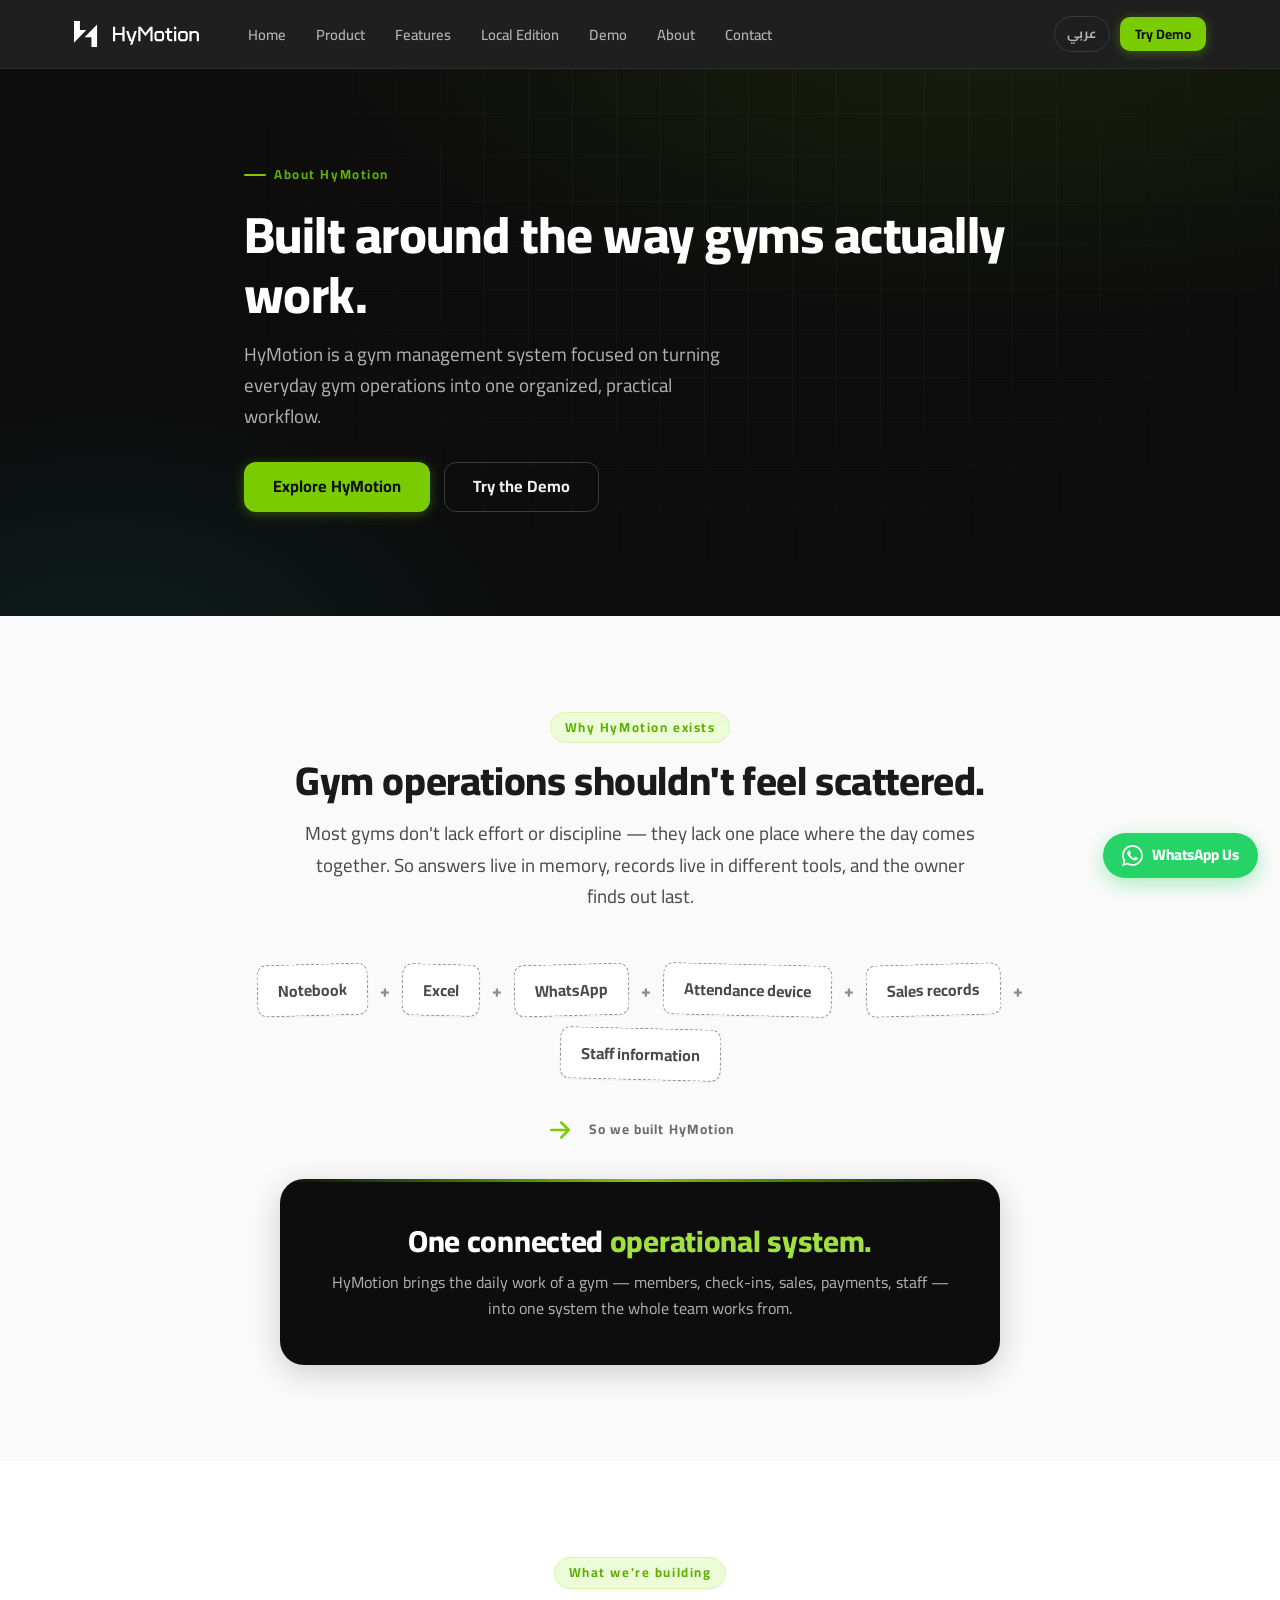
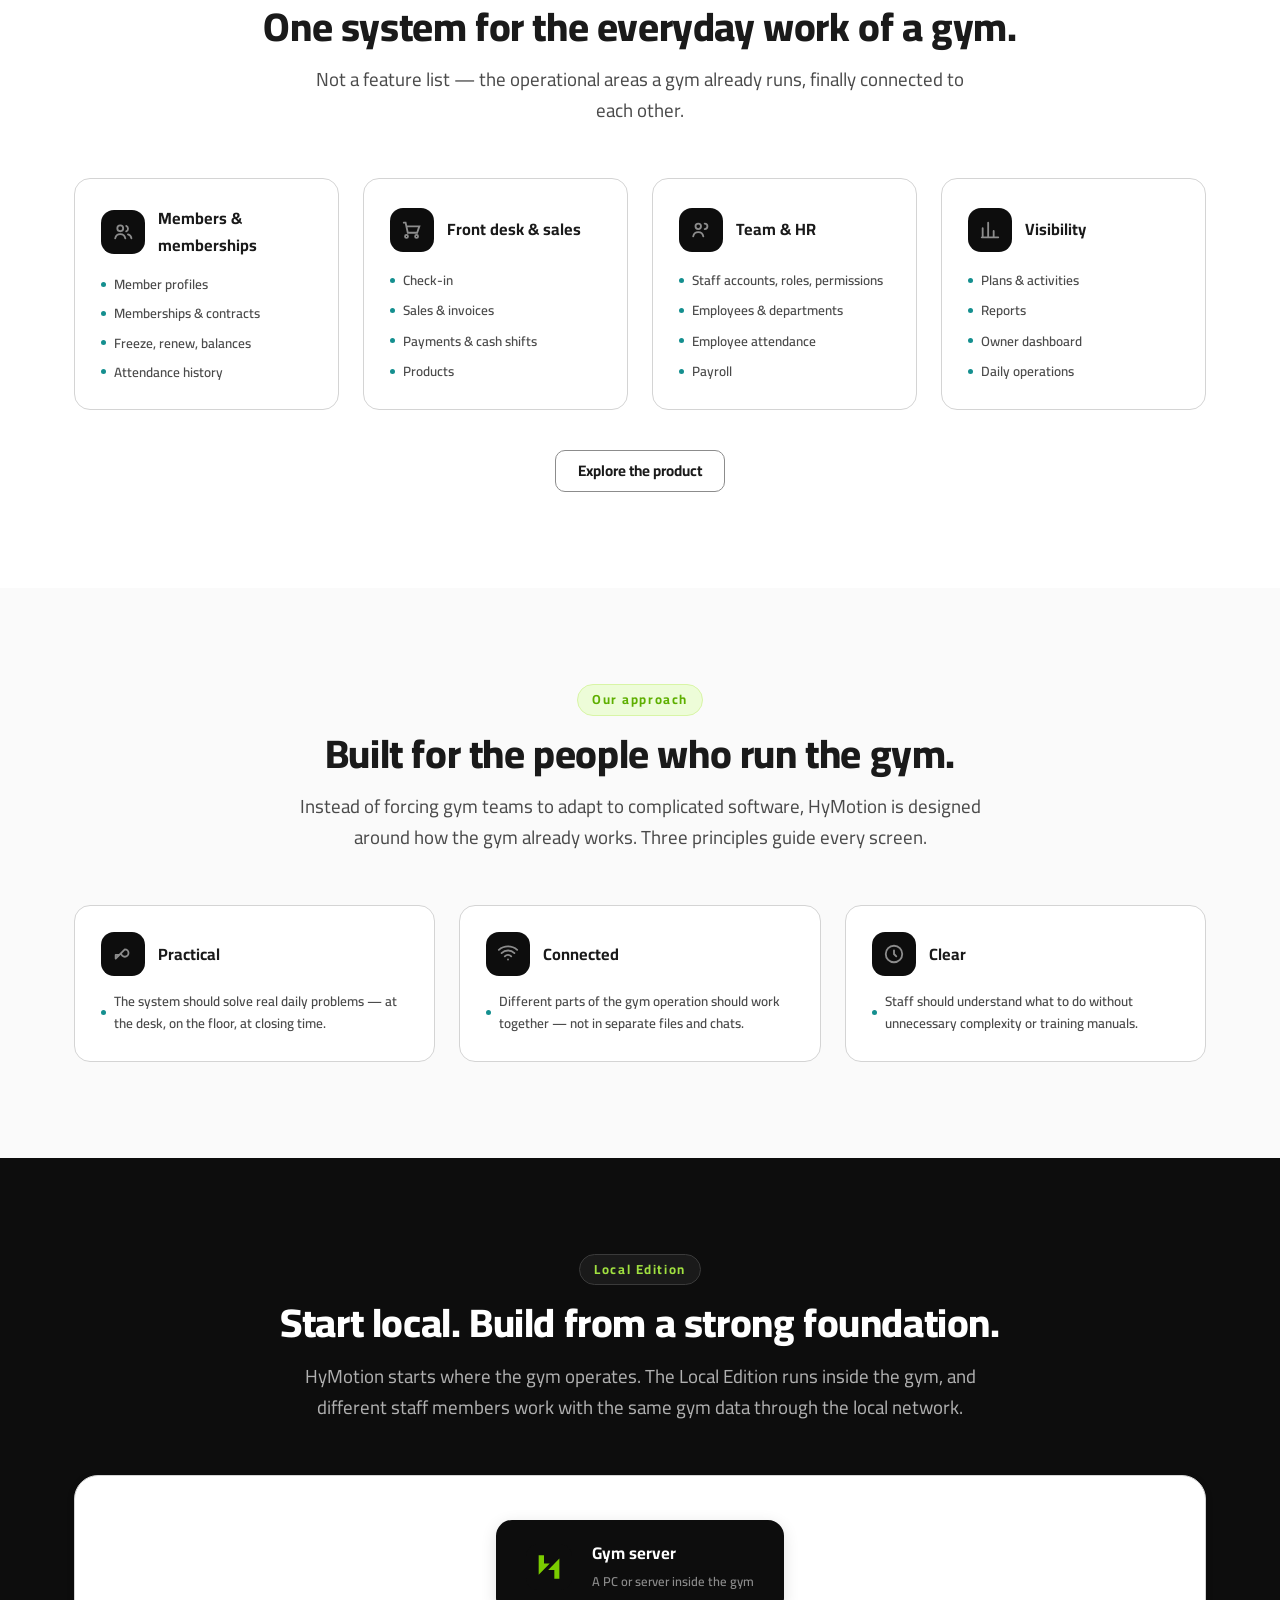
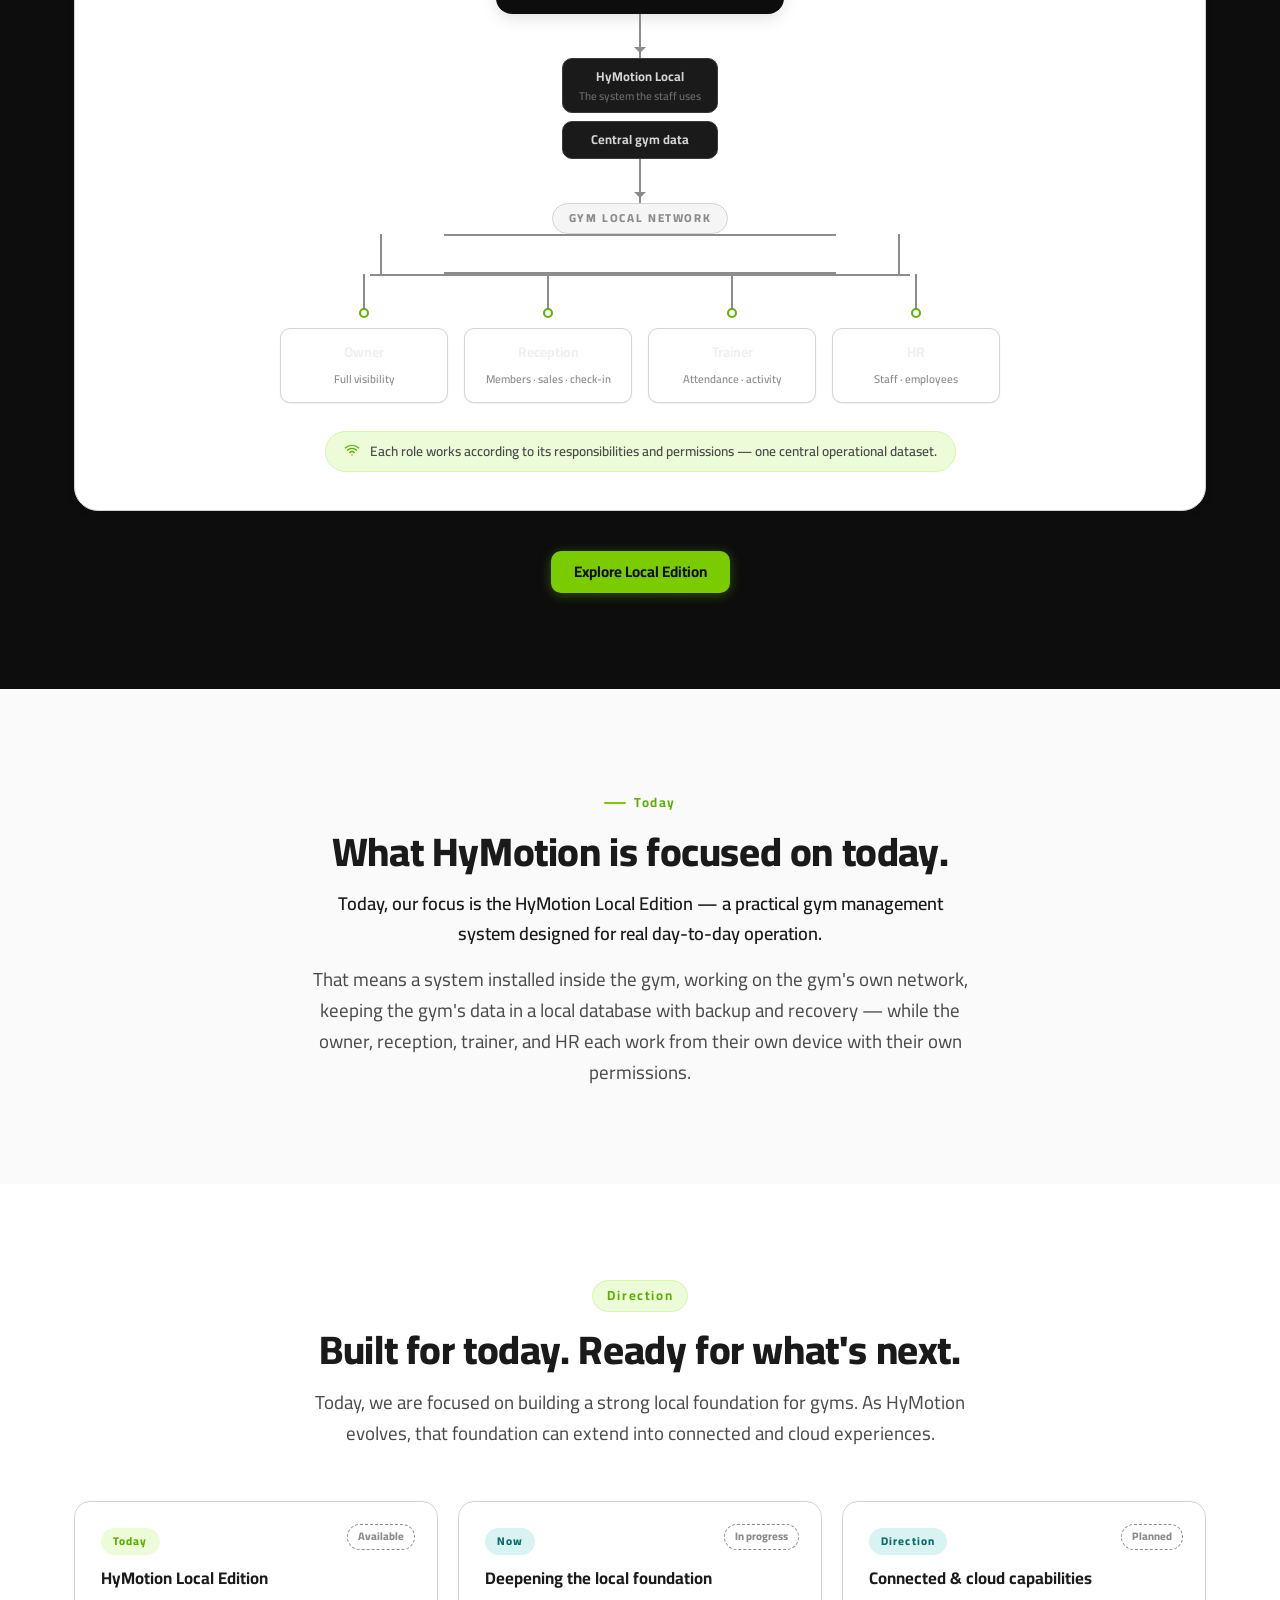
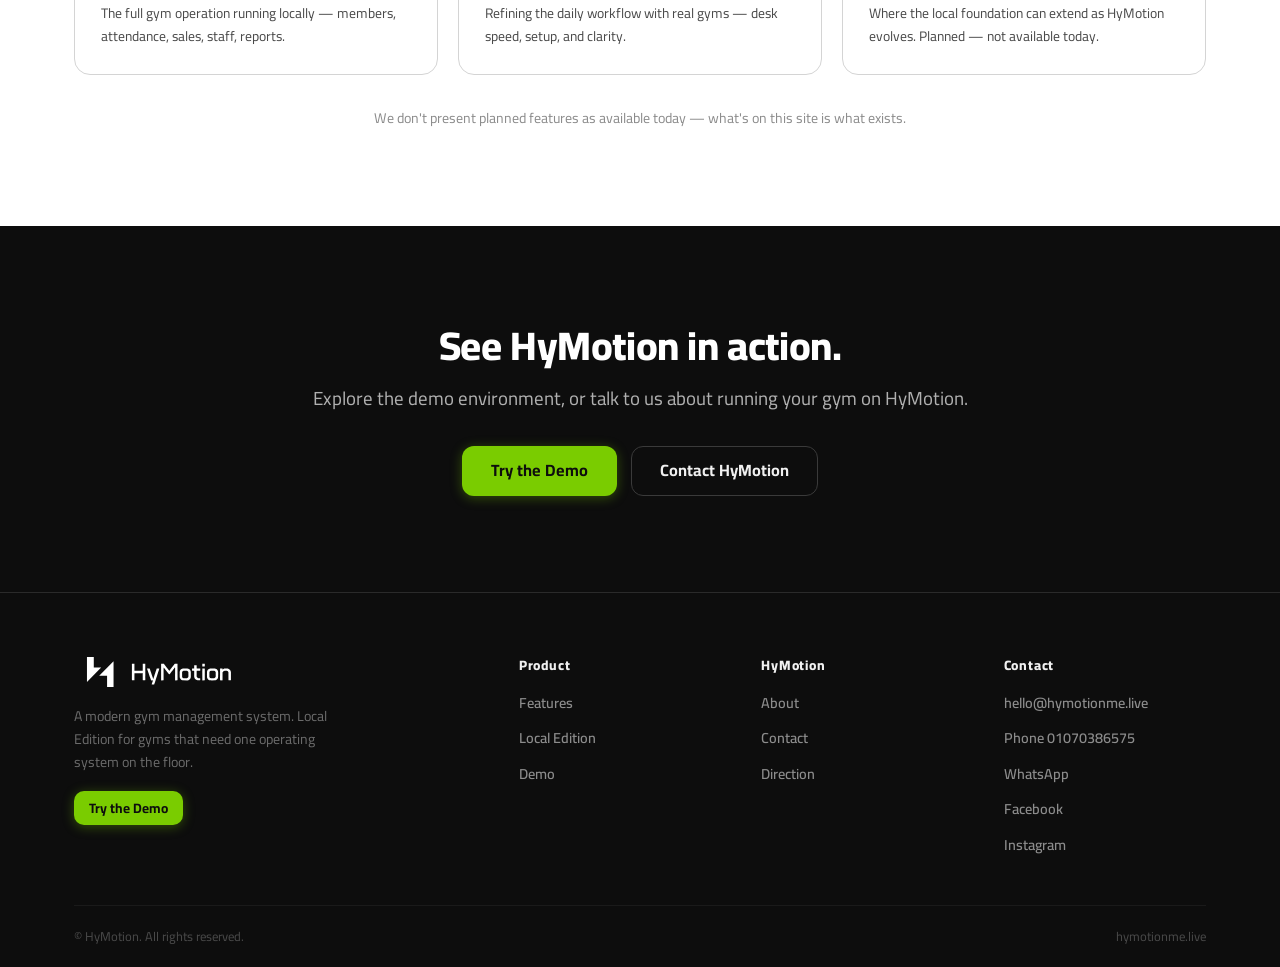
==== about/index.html @ 0c93bf58 "first commit" ====
<!DOCTYPE html>
<html lang="en" dir="ltr">
<head>
  <meta charset="UTF-8">
  <meta name="viewport" content="width=device-width, initial-scale=1">
  <title>About | HyMotion</title>
  <meta name="description" content="HyMotion is built around a simple idea: gym owners should spend their time running their gyms — not managing scattered records and disconnected tools.">
  <meta name="theme-color" content="#0D0D0D">
  <meta property="og:title" content="About | HyMotion">
  <meta property="og:description" content="HyMotion is built around a simple idea: gym owners should spend their time running their gyms — not managing scattered records and disconnected tools.">
  <meta property="og:type" content="website">
  <meta property="og:url" content="https://hymotionme.live/about/">
  <meta property="og:site_name" content="HyMotion">
  <meta property="og:image" content="https://hymotionme.live/og-image.png">
  <meta property="og:image:width" content="1200">
  <meta property="og:image:height" content="630">
  <meta name="twitter:card" content="summary_large_image">
  <meta name="twitter:title" content="About | HyMotion">
  <meta name="twitter:description" content="HyMotion is built around a simple idea: gym owners should spend their time running their gyms — not managing scattered records and disconnected tools.">
  <meta name="twitter:image" content="https://hymotionme.live/og-image.png">
  <link rel="icon" href="/favicon.svg" type="image/svg+xml">
  <link rel="icon" href="/favicon.ico" sizes="32x32">
  <link rel="canonical" href="https://hymotionme.live/about/">
  <link rel="preload" href="/fonts/cairo/SLXVc1nY6HkvangtZmpQdkhzfH5lkSscQyyS4J0.woff2" as="font" type="font/woff2" crossorigin>
  <link rel="preload" href="/fonts/cairo/SLXVc1nY6HkvangtZmpQdkhzfH5lkSscRiyS.woff2" as="font" type="font/woff2" crossorigin>
  <link rel="stylesheet" href="/fonts/cairo.css">
  <link rel="stylesheet" href="/css/site.css">
</head>
<body>

  <header class="Navbar">
    <div class="Navbar-inner">
      <a class="Brand" href="/">
        <img src="/brand/logo-lockup-white.svg" alt="HyMotion — gym management system" width="168" height="30">
      </a>
      <ul class="Navbar-links">
        <li><a href="/" data-en="Home" data-ar="الرئيسية">Home</a></li>
        <li><a href="/product/" data-en="Product" data-ar="المنتج">Product</a></li>
        <li><a href="/product/#modules" data-en="Features" data-ar="الميزات">Features</a></li>
        <li><a href="/local/" data-en="Local Edition" data-ar="النسخة المحلية">Local Edition</a></li>
        <li><a href="/demo/" data-en="Demo" data-ar="تجربة">Demo</a></li>
        <li><a href="/about/" data-en="About" data-ar="عنّا">About</a></li>
        <li><a href="/contact/" data-en="Contact" data-ar="تواصل">Contact</a></li>
      </ul>
      <div class="Navbar-actions">
        <button class="lang-toggle" type="button" data-lang-chip aria-label="Switch language">عربي</button>
        <a class="btn btn-primary btn-sm" href="/demo/" data-en="Try Demo" data-ar="جرّب التجربة">Try Demo</a>
        <button class="menu-btn" id="menuBtn" type="button" aria-expanded="false" data-en-aria="Open menu" data-ar-aria="فتح القائمة" aria-label="Open menu">☰</button>
      </div>
    </div>
  </header>
  <nav class="NavDrawer" id="navDrawer" aria-label="Mobile">
    <a href="/" data-en="Home" data-ar="الرئيسية">Home</a>
    <a href="/product/" data-en="Product" data-ar="المنتج">Product</a>
    <a href="/product/#modules" data-en="Features" data-ar="الميزات">Features</a>
    <a href="/local/" data-en="Local Edition" data-ar="النسخة المحلية">Local Edition</a>
    <a href="/demo/" data-en="Demo" data-ar="تجربة">Demo</a>
    <a href="/about/" data-en="About" data-ar="عنّا">About</a>
    <a href="/contact/" data-en="Contact" data-ar="تواصل">Contact</a>
    <a class="btn btn-primary" href="/demo/" data-en="Try Demo" data-ar="جرّب التجربة">Try Demo</a>
  </nav>

  <main>

    <!-- ══ 1 · HERO — why HyMotion exists ═══════════════ -->
    <section class="hero">
      <div class="wrap" style="max-width:840px">
        <p class="eyebrow" data-en="About HyMotion" data-ar="عن HyMotion">About HyMotion</p>
        <h1 style="font-size:clamp(2rem,4.4vw,3.2rem)" data-en="Built around the way gyms actually work." data-ar="مبني حول طريقة شغل الجيمات الحقيقية.">Built around the way gyms actually work.</h1>
        <p class="lede" data-en="HyMotion is a gym management system focused on turning everyday gym operations into one organized, practical workflow." data-ar="HyMotion نظام إدارة جيمات، هدفه يحوّل الشغل اليومي للجيم لمنظومة واحدة منظمة وعملية.">HyMotion is a gym management system focused on turning everyday gym operations into one organized, practical workflow.</p>
        <div class="Hero-ctas">
          <a class="btn btn-primary btn-lg" href="/product/" data-en="Explore HyMotion" data-ar="استكشف HyMotion">Explore HyMotion</a>
          <a class="btn btn-ghost btn-lg" href="/demo/" data-en="Try the Demo" data-ar="جرّب التجربة">Try the Demo</a>
        </div>
      </div>
    </section>

    <!-- ══ 2 · WHY — the problem ════════════════════════ -->
    <section class="section" id="why">
      <div class="wrap">
        <header class="SectionHeader center reveal">
          <p class="eyebrow" data-en="Why HyMotion exists" data-ar="ليه HyMotion موجود">Why HyMotion exists</p>
          <h2 data-en="Gym operations shouldn't feel scattered." data-ar="شغل الجيم مش المفروض يبقى متفرّق.">Gym operations shouldn't feel scattered.</h2>
          <p class="lede" data-en="Most gyms don't lack effort or discipline — they lack one place where the day comes together. So answers live in memory, records live in different tools, and the owner finds out last." data-ar="أغلب الجيمات مش ناقصها مجهود ولا انضباط — ناقصها مكان واحد يجمع اليوم كله. عشان كده الإجابات بتبقى في الذاكرة، والسجلات متوزعة على أدوات مختلفة، وصاحب الجيم آخر واحد يعرف.">Most gyms don't lack effort or discipline — they lack one place where the day comes together. So answers live in memory, records live in different tools, and the owner finds out last.</p>
        </header>
        <div class="problem-stage">
          <div class="problem-chain reveal">
            <span class="frag" data-en="Notebook" data-ar="دفتر">Notebook</span><span class="frag-plus">+</span>
            <span class="frag">Excel</span><span class="frag-plus">+</span>
            <span class="frag">WhatsApp</span><span class="frag-plus">+</span>
            <span class="frag" data-en="Attendance device" data-ar="جهاز بصمة">Attendance device</span><span class="frag-plus">+</span>
            <span class="frag" data-en="Sales records" data-ar="سجلات مبيعات">Sales records</span><span class="frag-plus">+</span>
            <span class="frag" data-en="Staff information" data-ar="بيانات الفريق">Staff information</span>
          </div>
          <div class="problem-arrow reveal reveal-d1">
            <svg viewBox="0 0 24 24" fill="none" stroke="currentColor" stroke-width="2" stroke-linecap="round" stroke-linejoin="round"><path d="M5 12h14M13 6l6 6-6 6"/></svg>
            <span data-en="So we built HyMotion" data-ar="عشان كده بنينا HyMotion">So we built HyMotion</span>
          </div>
          <div class="one-system reveal reveal-d2">
            <h3><span data-en="One connected" data-ar="نظام تشغيل واحد">One connected</span> <span class="accent" data-en="operational system." data-ar="مترابط.">operational system.</span></h3>
            <p data-en="HyMotion brings the daily work of a gym — members, check-ins, sales, payments, staff — into one system the whole team works from." data-ar="HyMotion بيجمع الشغل اليومي للجيم — أعضاء وحضور ومبيعات ومدفوعات وفريق — في نظام واحد الشغل كله منه.">HyMotion brings the daily work of a gym — members, check-ins, sales, payments, staff — into one system the whole team works from.</p>
          </div>
        </div>
      </div>
    </section>

    <!-- ══ 3 · WHAT WE'RE BUILDING ══════════════════════ -->
    <section class="section section-soft" id="building">
      <div class="wrap">
        <header class="SectionHeader center reveal">
          <p class="eyebrow" data-en="What we're building" data-ar="إحنا بنبني إيه">What we're building</p>
          <h2 data-en="One system for the everyday work of a gym." data-ar="نظام واحد لشغل الجيم اليومي.">One system for the everyday work of a gym.</h2>
          <p class="lede" data-en="Not a feature list — the operational areas a gym already runs, finally connected to each other." data-ar="مش قائمة ميزات — دي مجالات التشغيل اللي الجيم شغّال بيها فعلاً، ومتوصّلة ببعض أخيراً.">Not a feature list — the operational areas a gym already runs, finally connected to each other.</p>
        </header>
        <div class="grid grid-4">
          <article class="role-card reveal">
            <div class="head">
              <span class="badge"><svg width="22" height="22" viewBox="0 0 24 24" fill="none" stroke="currentColor" stroke-width="2" stroke-linecap="round"><circle cx="9" cy="8" r="3.2"/><path d="M3.5 19c.6-3 2.8-4.6 5.5-4.6s4.9 1.6 5.5 4.6M15.5 5.4a3.2 3.2 0 0 1 0 5.9M17.4 14.7c2 .5 3.3 1.9 3.8 4.1"/></svg></span>
              <div><b data-en="Members &amp; memberships" data-ar="الأعضاء والعضويات">Members &amp; memberships</b></div>
            </div>
            <ul>
              <li data-en="Member profiles" data-ar="ملفات الأعضاء">Member profiles</li>
              <li data-en="Memberships &amp; contracts" data-ar="العضويات والعقود">Memberships &amp; contracts</li>
              <li data-en="Freeze, renew, balances" data-ar="تجميد وتجديد وأرصدة">Freeze, renew, balances</li>
              <li data-en="Attendance history" data-ar="سجل الحضور">Attendance history</li>
            </ul>
          </article>
          <article class="role-card reveal reveal-d1">
            <div class="head">
              <span class="badge"><svg width="22" height="22" viewBox="0 0 24 24" fill="none" stroke="currentColor" stroke-width="2" stroke-linecap="round"><circle cx="6" cy="19" r="1.6"/><circle cx="17" cy="19" r="1.6"/><path d="M3 4h2l2.4 11h10.2L20 8H6"/></svg></span>
              <div><b data-en="Front desk &amp; sales" data-ar="مكتب الاستقبال والمبيعات">Front desk &amp; sales</b></div>
            </div>
            <ul>
              <li data-en="Check-in" data-ar="تسجيل الحضور">Check-in</li>
              <li data-en="Sales &amp; invoices" data-ar="المبيعات والفواتير">Sales &amp; invoices</li>
              <li data-en="Payments &amp; cash shifts" data-ar="المدفوعات وورديات الصندوق">Payments &amp; cash shifts</li>
              <li data-en="Products" data-ar="المنتجات">Products</li>
            </ul>
          </article>
          <article class="role-card reveal reveal-d2">
            <div class="head">
              <span class="badge"><svg width="22" height="22" viewBox="0 0 24 24" fill="none" stroke="currentColor" stroke-width="2" stroke-linecap="round"><circle cx="9" cy="8" r="3"/><path d="M3.5 19c.6-3 2.8-4.6 5.5-4.6s4.9 1.6 5.5 4.6M16 5a3 3 0 0 1 0 6"/></svg></span>
              <div><b data-en="Team &amp; HR" data-ar="الفريق والموارد البشرية">Team &amp; HR</b></div>
            </div>
            <ul>
              <li data-en="Staff accounts, roles, permissions" data-ar="حسابات الفريق والأدوار والصلاحيات">Staff accounts, roles, permissions</li>
              <li data-en="Employees &amp; departments" data-ar="الموظفون والأقسام">Employees &amp; departments</li>
              <li data-en="Employee attendance" data-ar="حضور الموظفين">Employee attendance</li>
              <li data-en="Payroll" data-ar="الرواتب">Payroll</li>
            </ul>
          </article>
          <article class="role-card reveal reveal-d3">
            <div class="head">
              <span class="badge"><svg width="22" height="22" viewBox="0 0 24 24" fill="none" stroke="currentColor" stroke-width="2" stroke-linecap="round" stroke-linejoin="round"><path d="M4 20V10M10 20V4M16 20v-7M21 20H3"/></svg></span>
              <div><b data-en="Visibility" data-ar="الرؤية والإدارة">Visibility</b></div>
            </div>
            <ul>
              <li data-en="Plans &amp; activities" data-ar="الباقات والأنشطة">Plans &amp; activities</li>
              <li data-en="Reports" data-ar="التقارير">Reports</li>
              <li data-en="Owner dashboard" data-ar="لوحة المالك">Owner dashboard</li>
              <li data-en="Daily operations" data-ar="التشغيل اليومي">Daily operations</li>
            </ul>
          </article>
        </div>
        <p class="center reveal" style="margin-top:40px">
          <a class="btn btn-ghost" href="/product/" data-en="Explore the product" data-ar="استكشف المنتج">Explore the product</a>
        </p>
      </div>
    </section>

    <!-- ══ 4 · OUR APPROACH ═════════════════════════════ -->
    <section class="section" id="approach">
      <div class="wrap">
        <header class="SectionHeader center reveal">
          <p class="eyebrow" data-en="Our approach" data-ar="أسلوبنا">Our approach</p>
          <h2 data-en="Built for the people who run the gym." data-ar="مبني لناس اللي بتشغّل الجيم.">Built for the people who run the gym.</h2>
          <p class="lede" data-en="Instead of forcing gym teams to adapt to complicated software, HyMotion is designed around how the gym already works. Three principles guide every screen." data-ar="بدل ما نجبر فريق الجيم يتأقلم مع برنامج معقّد، HyMotion مصمم حول طريقة شغل الجيم الحالية. تلات مبادئ بتحكم كل شاشة.">Instead of forcing gym teams to adapt to complicated software, HyMotion is designed around how the gym already works. Three principles guide every screen.</p>
        </header>
        <div class="grid grid-3">
          <div class="role-card reveal">
            <div class="head">
              <span class="badge"><svg width="22" height="22" viewBox="0 0 24 24" fill="none" stroke="currentColor" stroke-width="2" stroke-linecap="round" stroke-linejoin="round"><path d="M14 7a4 4 0 1 1-4 4l-6 6V13h4l6-6Z"/></svg></span>
              <div><b data-en="Practical" data-ar="عملي">Practical</b></div>
            </div>
            <ul><li data-en="The system should solve real daily problems — at the desk, on the floor, at closing time." data-ar="النظام لازم يحل مشاكل يومية حقيقية — على المكتب، في الصالة، وقت الإقفال.">The system should solve real daily problems — at the desk, on the floor, at closing time.</li></ul>
          </div>
          <div class="role-card reveal reveal-d1">
            <div class="head">
              <span class="badge"><svg width="22" height="22" viewBox="0 0 24 24" fill="none" stroke="currentColor" stroke-width="2" stroke-linecap="round"><path d="M12 18h.01M8.5 14.5a5 5 0 0 1 7 0M5 11a10 10 0 0 1 14 0M2 7.5a15 15 0 0 1 20 0"/></svg></span>
              <div><b data-en="Connected" data-ar="مترابط">Connected</b></div>
            </div>
            <ul><li data-en="Different parts of the gym operation should work together — not in separate files and chats." data-ar="أجزاء التشغيل المختلفة لازم تشتغل مع بعض — مش في ملفات ومحادثات منفصلة.">Different parts of the gym operation should work together — not in separate files and chats.</li></ul>
          </div>
          <div class="role-card reveal reveal-d2">
            <div class="head">
              <span class="badge"><svg width="22" height="22" viewBox="0 0 24 24" fill="none" stroke="currentColor" stroke-width="2" stroke-linecap="round"><circle cx="12" cy="12" r="9"/><path d="M12 8v4l2.5 2.5"/></svg></span>
              <div><b data-en="Clear" data-ar="واضح">Clear</b></div>
            </div>
            <ul><li data-en="Staff should understand what to do without unnecessary complexity or training manuals." data-ar="الفريق يفهم المطلوب منه من غير تعقيد زايد ولا كتب تدريب.">Staff should understand what to do without unnecessary complexity or training manuals.</li></ul>
          </div>
        </div>
      </div>
    </section>

    <!-- ══ 5 · LOCAL EDITION ════════════════════════════ -->
    <section class="section section-dark" id="local">
      <div class="wrap">
        <header class="SectionHeader center reveal">
          <p class="eyebrow" data-en="Local Edition" data-ar="النسخة المحلية">Local Edition</p>
          <h2 data-en="Start local. Build from a strong foundation." data-ar="ابدأ محلي. وابني على أساس قوي.">Start local. Build from a strong foundation.</h2>
          <p class="lede" data-en="HyMotion starts where the gym operates. The Local Edition runs inside the gym, and different staff members work with the same gym data through the local network." data-ar="HyMotion بيبدأ من مكان الجيم نفسه. النسخة المحلية بتشتغل جوّه الجيم، وكل فرد في الفريق بيشتغل على نفس بيانات الجيم من خلال الشبكة المحلية.">HyMotion starts where the gym operates. The Local Edition runs inside the gym, and different staff members work with the same gym data through the local network.</p>
        </header>

        <div class="diagram reveal" role="img" aria-label="Diagram: the gym server runs HyMotion Local with the central gym data; owner, reception, trainer and HR connect through the local network">
          <div class="dg-server">
            <img class="app-icon" src="/brand/app-icon.svg" alt="">
            <div class="txt"><b data-en="Gym server" data-ar="سيرفر الجيم">Gym server</b><span data-en="A PC or server inside the gym" data-ar="جهاز أو سيرفر جوّه الجيم">A PC or server inside the gym</span></div>
          </div>
          <div class="dg-connector"></div>
          <div class="dg-stack">
            <div class="dg-chip">HyMotion Local<span class="sub" data-en="The system the staff uses" data-ar="النظام اللي بيستخدمه الفريق">The system the staff uses</span></div>
            <div class="dg-chip" data-en="Central gym data" data-ar="قاعدة بيانات الجيم المركزية">Central gym data</div>
          </div>
          <div class="dg-connector"></div>
          <span class="dg-label" data-en="GYM LOCAL NETWORK" data-ar="شبكة الجيم المحلية">GYM LOCAL NETWORK</span>
          <div class="dg-bus"></div>
          <div class="dg-roles">
            <div class="dg-role"><div class="dg-device"><b data-en="Owner" data-ar="المالك">Owner</b><span data-en="Full visibility" data-ar="رؤية كاملة">Full visibility</span></div></div>
            <div class="dg-role"><div class="dg-device"><b data-en="Reception" data-ar="الاستقبال">Reception</b><span data-en="Members · sales · check-in" data-ar="أعضاء · مبيعات · حضور">Members · sales · check-in</span></div></div>
            <div class="dg-role"><div class="dg-device"><b data-en="Trainer" data-ar="المدرب">Trainer</b><span data-en="Attendance · activity" data-ar="حضور · نشاط">Attendance · activity</span></div></div>
            <div class="dg-role"><div class="dg-device"><b data-en="HR" data-ar="الموارد البشرية">HR</b><span data-en="Staff · employees" data-ar="الفريق · الموظفون">Staff · employees</span></div></div>
          </div>
          <div class="dg-note">
            <svg viewBox="0 0 24 24" fill="none" stroke="currentColor" stroke-width="2" stroke-linecap="round" stroke-linejoin="round"><path d="M12 18h.01M8.5 14.5a5 5 0 0 1 7 0M5 11a10 10 0 0 1 14 0M2 7.5a15 15 0 0 1 20 0"/></svg>
            <span data-en="Each role works according to its responsibilities and permissions — one central operational dataset." data-ar="كل دور بيشتغل حسب مسؤولياته وصلاحياته — وقاعدة بيانات تشغيلية مركزية واحدة.">Each role works according to its responsibilities and permissions — one central operational dataset.</span>
          </div>
        </div>

        <p class="center reveal" style="margin-top:40px">
          <a class="btn btn-primary" href="/local/" data-en="Explore Local Edition" data-ar="استكشف النسخة المحلية">Explore Local Edition</a>
        </p>
      </div>
    </section>

    <!-- ══ 6 · TODAY ════════════════════════════════════ -->
    <section class="section" id="today">
      <div class="wrap center">
        <div class="reveal" style="max-width:780px;margin-inline:auto">
          <p class="eyebrow" style="justify-content:center" data-en="Today" data-ar="النهارده">Today</p>
          <h2 data-en="What HyMotion is focused on today." data-ar="تركيز HyMotion النهارده.">What HyMotion is focused on today.</h2>
          <p class="lede" style="margin-inline:auto;font-size:1.15rem;color:var(--ltp);font-weight:600" data-en="Today, our focus is the HyMotion Local Edition — a practical gym management system designed for real day-to-day operation." data-ar="تركيزنا النهارده هو HyMotion Local Edition — نظام إدارة جيمات عملي، مصمم للتشغيل اليومي الحقيقي.">Today, our focus is the HyMotion Local Edition — a practical gym management system designed for real day-to-day operation.</p>
          <p class="lede" style="margin-inline:auto" data-en="That means a system installed inside the gym, working on the gym's own network, keeping the gym's data in a local database with backup and recovery — while the owner, reception, trainer, and HR each work from their own device with their own permissions." data-ar="يعني نظام بيتثبّت جوّه الجيم، بيشتغل على شبكة الجيم نفسها، وبيحتفظ ببيانات الجيم في قاعدة بيانات محلية بنسخ احتياطي واستعادة — والمالك والاستقبال والمدرب والموارد البشرية، كل واحد بيشتغل من جهازه وبصلاحياته.">That means a system installed inside the gym, working on the gym's own network, keeping the gym's data in a local database with backup and recovery — while the owner, reception, trainer, and HR each work from their own device with their own permissions.</p>
        </div>
      </div>
    </section>

    <!-- ══ 7 · WHAT'S NEXT ══════════════════════════════ -->
    <section class="section section-soft" id="next">
      <div class="wrap">
        <header class="SectionHeader center reveal">
          <p class="eyebrow" data-en="Direction" data-ar="الاتجاه">Direction</p>
          <h2 data-en="Built for today. Ready for what's next." data-ar="مبني لليوم. وجاهز للي جاي.">Built for today. Ready for what's next.</h2>
          <p class="lede" data-en="Today, we are focused on building a strong local foundation for gyms. As HyMotion evolves, that foundation can extend into connected and cloud experiences." data-ar="دلوقتي تركيزنا على بناء أساس محلي قوي للجيمات. ومع تطور HyMotion، الأساس ده يقدر يتوسّع لتجارب متصلة وسحابية.">Today, we are focused on building a strong local foundation for gyms. As HyMotion evolves, that foundation can extend into connected and cloud experiences.</p>
        </header>
        <div class="roadmap">
          <div class="rm-card reveal">
            <span class="phase" data-en="Today" data-ar="اليوم">Today</span>
            <b data-en="HyMotion Local Edition" data-ar="نسخة HyMotion المحلية">HyMotion Local Edition</b>
            <p data-en="The full gym operation running locally — members, attendance, sales, staff, reports." data-ar="تشغيل الجيم الكامل محلياً — أعضاء وحضور ومبيعات وفريق وتقارير.">The full gym operation running locally — members, attendance, sales, staff, reports.</p>
            <span class="mark" data-en="Available" data-ar="متاح">Available</span>
          </div>
          <div class="rm-card future reveal reveal-d1">
            <span class="phase" data-en="Now" data-ar="حالياً">Now</span>
            <b data-en="Deepening the local foundation" data-ar="تعميق الأساس المحلي">Deepening the local foundation</b>
            <p data-en="Refining the daily workflow with real gyms — desk speed, setup, and clarity." data-ar="تطوير الشغل اليومي مع جيمات حقيقية — سرعة المكتب والتجهيز والوضوح.">Refining the daily workflow with real gyms — desk speed, setup, and clarity.</p>
            <span class="mark" data-en="In progress" data-ar="قيد العمل">In progress</span>
          </div>
          <div class="rm-card future reveal reveal-d2">
            <span class="phase" data-en="Direction" data-ar="الاتجاه">Direction</span>
            <b data-en="Connected &amp; cloud capabilities" data-ar="قدرات متصلة وسحابية">Connected &amp; cloud capabilities</b>
            <p data-en="Where the local foundation can extend as HyMotion evolves. Planned — not available today." data-ar="اللي الأساس المحلي يقدر يتوسع له مع تطور HyMotion. مُخطَّط — غير متاح اليوم.">Where the local foundation can extend as HyMotion evolves. Planned — not available today.</p>
            <span class="mark" data-en="Planned" data-ar="مُخطَّط">Planned</span>
          </div>
        </div>
        <p class="center reveal" style="margin-top:32px;color:var(--ltt);font-size:.88rem" data-en="We don't present planned features as available today — what's on this site is what exists." data-ar="إحنا مش بنعرض تخطيطات وكأنها متاحة — اللي موجود في الموقع هو الموجود فعلاً.">We don't present planned features as available today — what's on this site is what exists.</p>
      </div>
    </section>

    <!-- ══ 8 · FINAL CTA ════════════════════════════════ -->
    <section class="section section-dark demo-cta" id="cta">
      <div class="wrap">
        <div class="reveal">
          <h2 data-en="See HyMotion in action." data-ar="شوف HyMotion وهو شغّال.">See HyMotion in action.</h2>
          <p class="lede" data-en="Explore the demo environment, or talk to us about running your gym on HyMotion." data-ar="جرّب بيئة التجربة، أو كلّمنا عن تشغيل جيمك على HyMotion.">Explore the demo environment, or talk to us about running your gym on HyMotion.</p>
          <div class="demo-ctas">
            <a class="btn btn-primary btn-lg" href="/demo/" data-en="Try the Demo" data-ar="جرّب التجربة">Try the Demo</a>
            <a class="btn btn-ghost btn-lg" href="/contact/" data-en="Contact HyMotion" data-ar="تواصل مع HyMotion">Contact HyMotion</a>
          </div>
        </div>
      </div>
    </section>
  </main>

  <footer class="footer">
    <div class="wrap">
      <div class="footer-top">
        <div class="footer-brand">
          <a href="/"><img src="/brand/logo-lockup-white.svg" alt="HyMotion" width="170" height="30"></a>
          <p data-en="A modern gym management system. Local Edition for gyms that need one operating system on the floor." data-ar="نظام إدارة جيمات حديث. نسخة محلية للجيمات اللي محتاجة نظام تشغيل واحد على الأرض.">A modern gym management system. Local Edition for gyms that need one operating system on the floor.</p>
          <p style="margin-top:16px"><a class="btn btn-primary btn-sm" href="/demo/" data-en="Try the Demo" data-ar="جرّب التجربة">Try the Demo</a></p>
        </div>
        <div>
          <h4 data-en="Product" data-ar="المنتج">Product</h4>
          <ul>
            <li><a href="/product/" data-en="Features" data-ar="الميزات">Features</a></li>
            <li><a href="/local/" data-en="Local Edition" data-ar="النسخة المحلية">Local Edition</a></li>
            <li><a href="/demo/" data-en="Demo" data-ar="تجربة">Demo</a></li>
          </ul>
        </div>
        <div>
          <h4>HyMotion</h4>
          <ul>
            <li><a href="/about/" data-en="About" data-ar="عنّا">About</a></li>
            <li><a href="/contact/" data-en="Contact" data-ar="تواصل">Contact</a></li>
            <li><a href="/#direction" data-en="Direction" data-ar="الاتجاه">Direction</a></li>
          </ul>
        </div>
        <div>
          <h4 data-en="Contact" data-ar="تواصل">Contact</h4>
          <ul>
            <li><a href="mailto:hello@hymotionme.live">hello@hymotionme.live</a></li>
            <li><a href="tel:+201070386575" data-en="Phone 01070386575" data-ar="هاتف 01070386575"><span dir="ltr">01070386575</span></a></li>
            <li><a href="https://wa.me/201070386575" target="_blank" rel="noopener" data-en="WhatsApp" data-ar="واتساب">WhatsApp</a></li>
            <li><a href="https://web.facebook.com/profile.php?id=61593888670946" target="_blank" rel="noopener" data-en="Facebook" data-ar="فيسبوك">Facebook</a></li>
            <li><a href="https://www.instagram.com/hymotion_1/" target="_blank" rel="noopener">Instagram</a></li>
          </ul>
        </div>
      </div>
      <div class="footer-bottom">
        <span>© <span data-en="HyMotion. All rights reserved." data-ar="HyMotion. جميع الحقوق محفوظة.">HyMotion. All rights reserved.</span></span>
        <span>hymotionme.live</span>
      </div>
    </div>
  </footer>

  <a class="WhatsAppFloat" href="https://wa.me/201070386575" target="_blank" rel="noopener" data-en-aria="Chat with HyMotion on WhatsApp" data-ar-aria="تواصل مع HyMotion على واتساب" aria-label="Chat with HyMotion on WhatsApp">
    <svg viewBox="0 0 24 24" fill="currentColor" aria-hidden="true"><path d="M17.472 14.382c-.297-.149-1.758-.867-2.03-.967-.273-.099-.471-.148-.67.15-.197.297-.767.966-.94 1.164-.173.199-.347.223-.644.075-.297-.15-1.255-.463-2.39-1.475-.883-.788-1.48-1.761-1.653-2.059-.173-.297-.018-.458.13-.606.134-.133.298-.347.446-.52.149-.174.198-.298.298-.497.099-.198.05-.371-.025-.52-.075-.149-.669-1.612-.916-2.207-.242-.579-.487-.5-.669-.51-.173-.008-.371-.01-.57-.01-.198 0-.52.074-.792.372-.272.297-1.04 1.016-1.04 2.479 0 1.462 1.065 2.875 1.213 3.074.149.198 2.096 3.2 5.077 4.487.709.306 1.262.489 1.694.625.712.227 1.36.195 1.871.118.571-.085 1.758-.719 2.006-1.413.248-.694.248-1.289.173-1.413-.074-.124-.272-.198-.57-.347m-5.421 7.403h-.004a9.87 9.87 0 0 1-5.031-1.378l-.361-.214-3.741.982.998-3.648-.235-.374a9.86 9.86 0 0 1-1.51-5.26c.001-5.45 4.436-9.884 9.888-9.884 2.64 0 5.122 1.03 6.988 2.898a9.825 9.825 0 0 1 2.893 6.994c-.003 5.45-4.437 9.884-9.885 9.884m8.413-18.297A11.815 11.815 0 0 0 12.05 0C5.495 0 .16 5.335.157 11.892c0 2.096.547 4.142 1.588 5.945L.057 24l6.305-1.654a11.882 11.882 0 0 0 5.683 1.448h.005c6.554 0 11.89-5.335 11.893-11.893a11.821 11.821 0 0 0-3.48-8.413Z"/></svg>
    <span data-en="WhatsApp Us" data-ar="كلّمنا واتساب">WhatsApp Us</span>
  </a>
  <script src="/js/frames.js"></script>
  <script src="/js/site.js"></script>
</body>
</html>
---- fonts/cairo.css ----
/* arabic (variable) */
@font-face {
  font-family: 'Cairo';
  font-style: normal;
  font-weight: 200 1000;
  font-display: swap;
  src: url(cairo/SLXVc1nY6HkvangtZmpQdkhzfH5lkSscQyyS4J0.woff2) format('woff2');
  unicode-range: U+0600-06FF, U+0750-077F, U+0870-088E, U+0890-0891, U+0897-08E1, U+08E3-08FF, U+200C-200E, U+2010-2011, U+204F, U+2E41, U+FB50-FDFF, U+FE70-FE74, U+FE76-FEFC, U+102E0-102FB, U+10E60-10E7E, U+10EC2-10EC4, U+10EFC-10EFF, U+1EE00-1EE03, U+1EE05-1EE1F, U+1EE21-1EE22, U+1EE24, U+1EE27, U+1EE29-1EE32, U+1EE34-1EE37, U+1EE39, U+1EE3B, U+1EE42, U+1EE47, U+1EE49, U+1EE4B, U+1EE4D-1EE4F, U+1EE51-1EE52, U+1EE54, U+1EE57, U+1EE59, U+1EE5B, U+1EE5D, U+1EE5F, U+1EE61-1EE62, U+1EE64, U+1EE67-1EE6A, U+1EE6C-1EE72, U+1EE74-1EE77, U+1EE79-1EE7C, U+1EE7E, U+1EE80-1EE89, U+1EE8B-1EE9B, U+1EEA1-1EEA3, U+1EEA5-1EEA9, U+1EEAB-1EEBB, U+1EEF0-1EEF1;
}
/* latin-ext (variable) */
@font-face {
  font-family: 'Cairo';
  font-style: normal;
  font-weight: 200 1000;
  font-display: swap;
  src: url(cairo/SLXVc1nY6HkvangtZmpQdkhzfH5lkSscSCyS4J0.woff2) format('woff2');
  unicode-range: U+0100-02BA, U+02BD-02C5, U+02C7-02CC, U+02CE-02D7, U+02DD-02FF, U+0304, U+0308, U+0329, U+1D00-1DBF, U+1E00-1E9F, U+1EF2-1EFF, U+2020, U+20A0-20AB, U+20AD-20C0, U+2113, U+2C60-2C7F, U+A720-A7FF;
}
/* latin (variable) */
@font-face {
  font-family: 'Cairo';
  font-style: normal;
  font-weight: 200 1000;
  font-display: swap;
  src: url(cairo/SLXVc1nY6HkvangtZmpQdkhzfH5lkSscRiyS.woff2) format('woff2');
  unicode-range: U+0000-00FF, U+0131, U+0152-0153, U+02BB-02BC, U+02C6, U+02DA, U+02DC, U+0304, U+0308, U+0329, U+2000-206F, U+20AC, U+2122, U+2191, U+2193, U+2212, U+2215, U+FEFF, U+FFFD;
}
---- css/site.css ----
/* ============================================================
   HyMotion — Marketing Website Preview
   Design system: charcoal / lime / teal · Cairo · RTL-ready
   Tokens mirror design-tokens.json (product source of truth)
   ============================================================ */

/* ── Tokens ─────────────────────────────────────────────── */
:root {
  /* charcoal */
  --c900: #0D0D0D; --c800: #1A1A1A; --c700: #2A2A2A; --c600: #3A3A3A;
  --c500: #4A4A4A; --c400: #6B6B6B; --c300: #8C8C8C; --c200: #B0B0B0;
  --c100: #D4D4D4; --c50: #F0F0F0;
  /* lime */
  --l600: #5EAF00; --l500: #7ACC00; --l400: #A0E040; --l300: #BEEC73;
  --l200: #D8F5A6; --l100: #EDFCD8; --lglow: rgba(160, 224, 64, .25);
  /* teal */
  --t700: #0A4D4D; --t600: #0D6B6B; --t500: #148F8F; --t400: #3DB5B5;
  --t300: #70CECE; --t200: #A8E4E4; --t100: #D9F2F2;
  /* semantic (product pills) */
  --suc600: #16A34A; --suc500: #22C55E; --suc100: #DCFCE7; --suctxt: #166534;
  --wrn600: #D97706; --wrn500: #F59E0B; --wrn100: #FEF3C7; --wrntxt: #92400E;
  --dng600: #DC2626; --dng500: #EF4444; --dng100: #FEE2E2; --dngtxt: #991B1B;
  --inf600: #2563EB; --inf500: #3B82F6; --inf100: #DBEAFE; --inftxt: #1E40AF;
  --frz600: #0891B2; --frz500: #22D3EE; --frz100: #CFFAFE;  --frztxt: #155E75;
  /* surfaces */
  --bg: #FAFAFA; --s1: #FFFFFF; --s2: #F5F5F5; --s3: #EBEBEB;
  --ltp: #1A1A1A; --lts: #4A4A4A; --ltt: #8C8C8C; --lbd: #D4D4D4;
  /* type */
  --fd: 'Cairo', 'Segoe UI', sans-serif;
  /* radius */
  --rsm: 6px; --rmd: 10px; --rlg: 16px; --rxl: 24px; --rpl: 9999px;
  /* shadows */
  --sh1: 0 1px 2px rgba(0, 0, 0, .06);
  --sh2: 0 2px 8px rgba(0, 0, 0, .08);
  --sh3: 0 4px 16px rgba(0, 0, 0, .12);
  --sh4: 0 8px 32px rgba(0, 0, 0, .18);
  --shg: 0 0 24px var(--lglow);
  /* motion */
  --tf: 150ms ease; --tb: 250ms ease; --ts: 400ms ease;
  /* layout */
  --wrap: 1180px;
  --nav-h: 68px;
}

/* ── Reset / base ───────────────────────────────────────── */
*, *::before, *::after { box-sizing: border-box; margin: 0; padding: 0; }
html { scroll-behavior: smooth; scroll-padding-top: calc(var(--nav-h) + 16px); }
body {
  font-family: var(--fd);
  font-size: 16px;
  line-height: 1.65;
  background: var(--bg);
  color: var(--ltp);
  -webkit-font-smoothing: antialiased;
  text-rendering: optimizeLegibility;
  overflow-x: hidden;
}
img, svg { display: block; max-width: 100%; }
a { color: inherit; text-decoration: none; }
ul, ol { list-style: none; }
button { font: inherit; color: inherit; background: none; border: 0; cursor: pointer; }
:is(a, button, [tabindex]):focus-visible {
  outline: 2px solid var(--l500);
  outline-offset: 2px;
  border-radius: 4px;
}
::selection { background: var(--l300); color: var(--c900); }

/* ── Layout ─────────────────────────────────────────────── */
.wrap { max-width: var(--wrap); margin-inline: auto; padding-inline: 24px; }
.section { padding: 96px 0; }
.section-soft { background: var(--s1); }
.section-dark { background: var(--c900); color: var(--c50); }
.section-tint { background: var(--t100); }
.section-sm { padding: 64px 0; }
.grid { display: grid; gap: 24px; }
.grid-2 { grid-template-columns: repeat(2, 1fr); }
.grid-3 { grid-template-columns: repeat(3, 1fr); }
.grid-4 { grid-template-columns: repeat(4, 1fr); }
.center { text-align: center; }

/* ── Typography ─────────────────────────────────────────── */
h1, h2, h3, h4 { font-family: var(--fd); line-height: 1.18; font-weight: 800; letter-spacing: -.01em; }
h1 { font-size: clamp(2.4rem, 5.4vw, 4rem); }
h2 { font-size: clamp(1.7rem, 3.4vw, 2.5rem); }
h3 { font-size: clamp(1.2rem, 2.2vw, 1.45rem); }
.section-dark h2, .section-dark h3 { color: #fff; }
p { color: var(--lts); }
.section-dark p { color: var(--c200); }
.eyebrow {
  display: inline-flex; align-items: center; gap: 8px;
  font-size: .82rem; font-weight: 700; letter-spacing: .12em;
  color: var(--l600); margin-bottom: 14px;
}
.section-dark .eyebrow { color: var(--l400); }
.eyebrow::before {
  content: ""; inline-size: 22px; block-size: 2px;
  background: var(--l500); border-radius: 2px;
}
.lede { font-size: clamp(1.02rem, 1.6vw, 1.18rem); max-width: 62ch; margin-top: 14px; }
.center .lede { margin-inline: auto; }

/* ── Buttons ────────────────────────────────────────────── */
.btn {
  display: inline-flex; align-items: center; justify-content: center; gap: 8px;
  padding: 11px 22px; border-radius: var(--rmd);
  font-weight: 700; font-size: .95rem; line-height: 1.2;
  border: 1.5px solid transparent;
  transition: transform var(--tf), box-shadow var(--tf), background var(--tf), border-color var(--tf), color var(--tf);
  white-space: nowrap;
}
.btn:active { transform: translateY(1px); }
.btn-primary {
  background: var(--l500); color: var(--c900);
  box-shadow: 0 2px 12px rgba(122, 204, 0, .35);
}
.btn-primary:hover { background: var(--l400); box-shadow: 0 4px 18px rgba(122, 204, 0, .45); }
.btn-ghost { border-color: var(--c300); color: var(--ltp); background: transparent; }
.btn-ghost:hover { border-color: var(--c900); background: var(--s1); }
.section-dark .btn-ghost, .hero .btn-ghost, .footer .btn-ghost { border-color: var(--c600); color: var(--c50); }
.section-dark .btn-ghost:hover, .hero .btn-ghost:hover { border-color: var(--l400); color: var(--l400); }
.btn-teal { background: var(--t500); color: #fff; }
.btn-teal:hover { background: var(--t600); }
.btn-lg { padding: 14px 28px; font-size: 1.02rem; border-radius: 12px; }
.btn-sm { padding: 8px 14px; font-size: .85rem; }

/* ── Preview banner ─────────────────────────────────────── */
.PreviewBanner {
  display: flex; align-items: center; justify-content: center; gap: 10px;
  padding: 7px 16px; font-size: .78rem;
  background: var(--c800); color: var(--c300);
  border-bottom: 1px solid var(--c700);
}
.PreviewBanner .chip {
  background: var(--l500); color: var(--c900);
  font-weight: 700; font-size: .68rem; letter-spacing: .06em;
  padding: 2px 8px; border-radius: var(--rpl);
}

/* ── Navbar ─────────────────────────────────────────────── */
.Navbar {
  position: sticky; top: 0; z-index: 200;
  background: rgba(13, 13, 13, .92);
  backdrop-filter: blur(12px);
  -webkit-backdrop-filter: blur(12px);
  border-bottom: 1px solid var(--c700);
}
.Navbar-inner {
  max-width: var(--wrap); margin-inline: auto; padding: 0 24px;
  height: var(--nav-h);
  display: flex; align-items: center; gap: 28px;
}
.Brand { display: inline-flex; align-items: center; flex-shrink: 0; }
.Brand img { height: 26px; width: auto; }
.Navbar-links { display: flex; align-items: center; gap: 4px; margin-inline-start: 8px; }
.Navbar-links a {
  padding: 8px 13px; border-radius: var(--rmd);
  font-size: .92rem; font-weight: 600; color: var(--c200);
  transition: color var(--tf), background var(--tf);
}
.Navbar-links a:hover { color: #fff; background: var(--c800); }
.Navbar-links a[aria-current="page"] { color: var(--l400); }
.Navbar-actions { margin-inline-start: auto; display: flex; align-items: center; gap: 10px; }
.lang-toggle {
  padding: 6px 12px; border-radius: var(--rpl);
  border: 1px solid var(--c600); color: var(--c200);
  font-weight: 700; font-size: .8rem; letter-spacing: .04em;
  transition: border-color var(--tf), color var(--tf);
}
.lang-toggle:hover { border-color: var(--l500); color: var(--l400); }
.menu-btn {
  display: none; width: 42px; height: 42px; border-radius: var(--rmd);
  border: 1px solid var(--c600); color: var(--c50);
  font-size: 1.15rem; align-items: center; justify-content: center;
}
.NavDrawer {
  display: none; position: fixed; inset: var(--nav-h) 0 auto 0; z-index: 190;
  background: var(--c900); border-bottom: 1px solid var(--c700);
  padding: 12px 24px 22px;
  flex-direction: column; gap: 2px;
}
.NavDrawer.is-open { display: flex; }
.NavDrawer a {
  padding: 12px 10px; border-radius: var(--rmd);
  color: var(--c200); font-weight: 600; border-bottom: 1px solid var(--c800);
}
.NavDrawer a:hover { color: var(--l400); }
.NavDrawer .btn { margin-top: 14px; justify-content: center; border-bottom: 0; }

/* ── Hero ───────────────────────────────────────────────── */
.hero {
  position: relative; overflow: clip;
  background:
    radial-gradient(1100px 500px at 78% -10%, rgba(122, 204, 0, .10), transparent 62%),
    radial-gradient(700px 420px at 8% 108%, rgba(20, 143, 143, .12), transparent 60%),
    var(--c900);
  color: var(--c50);
  padding: 88px 0 104px;
}
.hero::after {  /* fine grid texture */
  content: ""; position: absolute; inset: 0; pointer-events: none;
  background-image:
    linear-gradient(rgba(255, 255, 255, .028) 1px, transparent 1px),
    linear-gradient(90deg, rgba(255, 255, 255, .028) 1px, transparent 1px);
  background-size: 44px 44px;
  mask-image: radial-gradient(900px 560px at 60% 30%, #000 30%, transparent 75%);
  -webkit-mask-image: radial-gradient(900px 560px at 60% 30%, #000 30%, transparent 75%);
}
.hero .wrap { position: relative; z-index: 1; }
.Hero-grid {
  display: grid; grid-template-columns: minmax(0, 5fr) minmax(0, 7fr);
  gap: 56px; align-items: center;
}
.hero h1 { color: #fff; margin-bottom: 6px; }
.hero h1 .accent { color: var(--l400); }
.hero .eyebrow { margin-bottom: 18px; }
.hero .lede { color: var(--c200); max-width: 46ch; }
.Hero-ctas { display: flex; flex-wrap: wrap; gap: 14px; margin-top: 30px; }
.Hero-note {
  margin-top: 22px; font-size: .85rem; color: var(--c400);
  display: flex; align-items: center; gap: 8px;
}
.Hero-note .dot { inline-size: 7px; block-size: 7px; border-radius: 50%; background: var(--l500); box-shadow: 0 0 8px var(--lglow); }
.Hero-visual { position: relative; }
.ProductShowcase {
  position: relative;
  border-radius: var(--rxl);
  transform: rotate(-.4deg);
  transition: transform var(--ts);
}
.ProductShowcase:hover { transform: rotate(0deg) translateY(-3px); }
.ProductShowcase::before {
  content: ""; position: absolute; inset: -8% -6%;
  background: radial-gradient(60% 55% at 50% 35%, var(--lglow), transparent 70%);
  z-index: -1; filter: blur(10px);
}
.hero-chip {
  position: absolute; z-index: 3;
  display: flex; align-items: center; gap: 9px;
  background: var(--c800); color: var(--c50);
  border: 1px solid var(--c600); border-radius: var(--rmd);
  padding: 9px 14px; font-size: .8rem; font-weight: 600;
  box-shadow: var(--sh4);
  animation: float 7s ease-in-out infinite;
}
.hero-chip .num { color: var(--l400); font-weight: 800; font-size: .95rem; }
.hero-chip-a { top: -16px; inset-inline-end: 8%; animation-delay: 0s; }
.hero-chip-b { bottom: -16px; inset-inline-start: 4%; animation-delay: 2.4s; }
.hero-chip .live-dot {
  inline-size: 8px; block-size: 8px; border-radius: 50%;
  background: var(--suc500); box-shadow: 0 0 0 3px rgba(34, 197, 94, .22);
}
@keyframes float { 0%, 100% { transform: translateY(0); } 50% { transform: translateY(-7px); } }

/* scope strip under hero */
.scope-strip {
  border-block: 1px solid var(--c700);
  background: var(--c800);
}
.scope-strip .wrap {
  display: flex; flex-wrap: wrap; justify-content: center; gap: 8px 28px;
  padding-block: 16px;
}
.scope-strip span {
  color: var(--c300); font-size: .82rem; font-weight: 600;
  display: inline-flex; align-items: center; gap: 7px;
}
.scope-strip span::before { content: ""; inline-size: 5px; block-size: 5px; border-radius: 50%; background: var(--l500); }

/* ── Section header ─────────────────────────────────────── */
.SectionHeader { max-width: 760px; margin-bottom: 52px; }
.SectionHeader.center { margin-inline: auto; text-align: center; }
.SectionHeader.center .eyebrow::before { display: none; }
.SectionHeader.center .eyebrow {
  border: 1px solid var(--l200); background: var(--l100);
  color: var(--l600); padding: 4px 14px; border-radius: var(--rpl);
}
.section-dark .SectionHeader.center .eyebrow {
  border-color: var(--c600); background: var(--c800); color: var(--l400);
}

/* ── Problem section ────────────────────────────────────── */
.problem-stage { display: grid; gap: 34px; justify-items: center; }
.problem-chain {
  display: flex; flex-wrap: wrap; justify-content: center; gap: 12px;
  max-width: 900px;
}
.frag {
  background: var(--s1); border: 1px dashed var(--c300); border-radius: var(--rmd);
  padding: 12px 20px; font-weight: 700; color: var(--c500);
  box-shadow: var(--sh1); position: relative;
}
.frag:nth-child(4n+1) { transform: rotate(-1.6deg); }
.frag:nth-child(4n+3) { transform: rotate(1.4deg); }
.frag-plus { align-self: center; color: var(--c300); font-weight: 800; font-size: 1.1rem; }
.problem-arrow {
  display: flex; align-items: center; gap: 14px; color: var(--c400);
  font-weight: 700; font-size: .85rem; letter-spacing: .08em;
}
.problem-arrow svg { width: 30px; height: 30px; color: var(--l500); }
.one-system {
  max-width: 720px; text-align: center;
  background: var(--c900); color: var(--c50);
  border-radius: var(--rxl); padding: 44px 48px;
  box-shadow: var(--sh4); position: relative; overflow: hidden;
}
.one-system::before {
  content: ""; position: absolute; inset-inline: 0; top: 0; height: 3px;
  background: linear-gradient(90deg, transparent, var(--l500), transparent);
}
.one-system h3 { color: #fff; font-size: clamp(1.35rem, 2.6vw, 1.9rem); }
.one-system h3 .accent { color: var(--l400); }
.one-system p { color: var(--c200); margin-top: 10px; }

/* ── Tabs (What HyMotion does) ──────────────────────────── */
.tabs { display: flex; flex-wrap: wrap; gap: 8px; margin-bottom: 36px; }
.tab-btn {
  padding: 10px 20px; border-radius: var(--rpl);
  border: 1.5px solid var(--lbd); background: var(--s1);
  font-weight: 700; color: var(--lts); font-size: .92rem;
  transition: all var(--tf);
}
.tab-btn:hover { border-color: var(--l500); color: var(--l600); }
.tab-btn[aria-selected="true"] {
  background: var(--c900); border-color: var(--c900); color: var(--l400);
}
.tab-panel { display: none; }
.tab-panel.is-active { display: block; animation: fadeUp .45s ease both; }
.feature-duo {
  display: grid; grid-template-columns: minmax(0, 5fr) minmax(0, 7fr);
  gap: 48px; align-items: center;
}
.feature-copy h3 { margin-bottom: 10px; }
.feature-copy p { margin-bottom: 20px; }
.feature-list { display: grid; gap: 11px; margin-bottom: 24px; }
.feature-list li {
  display: flex; align-items: flex-start; gap: 11px;
  font-weight: 600; color: var(--ltp); font-size: .95rem;
}
.feature-list .tick {
  flex-shrink: 0; inline-size: 20px; block-size: 20px; margin-top: 2px;
  border-radius: 50%; background: var(--l100); color: var(--l600);
  display: inline-flex; align-items: center; justify-content: center;
  font-size: .72rem; font-weight: 800;
}
.feature-tag {
  display: inline-flex; align-items: center; gap: 8px;
  font-size: .8rem; font-weight: 700; color: var(--t600);
  background: var(--t100); border: 1px solid var(--t200);
  padding: 6px 13px; border-radius: var(--rpl);
}

/* ── Workflow (Product experience) ──────────────────────── */
.workflow { display: grid; grid-template-columns: minmax(0, 4fr) minmax(0, 8fr); gap: 44px; align-items: start; }
.wf-steps { display: grid; gap: 4px; position: relative; }
.wf-step {
  display: flex; align-items: center; gap: 14px;
  padding: 10px 14px; border-radius: var(--rmd);
  text-align: start; width: 100%;
  border: 1px solid transparent;
  transition: background var(--tf), border-color var(--tf);
  position: relative;
}
.wf-step:hover { background: var(--c800); }
.wf-step .idx {
  flex-shrink: 0; inline-size: 34px; block-size: 34px; border-radius: 50%;
  border: 1.5px solid var(--c600); color: var(--c300);
  display: inline-flex; align-items: center; justify-content: center;
  font-weight: 800; font-size: .85rem;
  transition: all var(--tb);
}
.wf-step .txt { display: grid; }
.wf-step .txt b { color: var(--c100); font-size: .92rem; line-height: 1.3; }
.wf-step .txt small { color: var(--c400); font-size: .76rem; font-weight: 600; }
.wf-step[aria-selected="true"] { background: var(--c800); border-color: var(--c600); }
.wf-step[aria-selected="true"] .idx {
  background: var(--l500); border-color: var(--l500); color: var(--c900);
  box-shadow: 0 0 14px var(--lglow);
}
.wf-step[aria-selected="true"] .txt b { color: var(--l400); }
.wf-stage { min-width: 0; }
.wf-frame-card {
  background: var(--c800); border: 1px solid var(--c700);
  border-radius: var(--rlg); padding: 22px;
}
.wf-meta { display: flex; align-items: center; justify-content: space-between; gap: 16px; margin-bottom: 16px; }
.wf-meta .who {
  display: inline-flex; align-items: center; gap: 9px;
  color: var(--c200); font-size: .82rem; font-weight: 700;
}
.wf-meta .who .role-dot {
  inline-size: 8px; block-size: 8px; border-radius: 50%; background: var(--t400);
}
.wf-nav { display: flex; align-items: center; gap: 8px; }
.wf-nav button {
  inline-size: 34px; block-size: 34px; border-radius: 50%;
  border: 1px solid var(--c600); color: var(--c200);
  display: inline-flex; align-items: center; justify-content: center;
  transition: all var(--tf); font-size: 1rem;
}
.wf-nav button:hover { border-color: var(--l400); color: var(--l400); }
.wf-count { color: var(--c400); font-size: .8rem; font-weight: 700; min-width: 44px; text-align: center; }
.wf-desc { color: var(--c300); font-size: .88rem; margin-top: 16px; min-height: 3em; }
.wf-desc b { color: var(--c50); }

/* ── Local edition diagram ──────────────────────────────── */
.local-hero-copy { max-width: 640px; }
.diagram {
  background: var(--s1); border: 1px solid var(--lbd); border-radius: var(--rxl);
  padding: 44px 34px 38px; box-shadow: var(--sh2);
  display: grid; justify-items: center; gap: 0;
}
.dg-server {
  display: flex; align-items: center; gap: 20px;
  background: var(--c900); color: var(--c50);
  border-radius: var(--rlg); padding: 20px 30px;
  box-shadow: var(--sh3);
}
.dg-server .app-icon { inline-size: 46px; block-size: 46px; border-radius: 12px; }
.dg-server .txt b { display: block; color: #fff; font-size: 1.05rem; }
.dg-server .txt span { color: var(--c300); font-size: .8rem; font-weight: 600; }
.dg-stack { display: grid; gap: 8px; }
.dg-chip {
  background: var(--c800); border: 1px solid var(--c600); color: var(--c100);
  padding: 7px 16px; border-radius: var(--rmd);
  font-size: .8rem; font-weight: 700; text-align: center;
}
.dg-chip .sub { display: block; color: var(--c400); font-weight: 600; font-size: .7rem; }
.dg-connector {
  inline-size: 2px; block-size: 44px; background: var(--c300); position: relative;
}
.dg-connector::after {
  content: ""; position: absolute; bottom: -1px; inset-inline-start: 50%;
  transform: translateX(-50%);
  border: 6px solid transparent; border-top-color: var(--c300);
}
.dg-label {
  font-size: .72rem; font-weight: 800; letter-spacing: .14em;
  color: var(--ltt); background: var(--s2); border: 1px solid var(--lbd);
  padding: 5px 16px; border-radius: var(--rpl);
}
.dg-bus {
  inline-size: min(520px, 92%); block-size: 40px; position: relative;
  border-inline: 2px solid var(--c300);
}
.dg-bus::before, .dg-bus::after { content: ""; position: absolute; inset-inline: 12%; block-size: 2px; background: var(--c300); top: 0; }
.dg-bus::after { top: auto; bottom: 0; }
.dg-roles { display: grid; grid-template-columns: repeat(4, 1fr); gap: 16px; width: min(720px, 100%); padding-top: 40px; position: relative; }
.dg-roles::before {
  content: ""; position: absolute; top: 0; left: 12.5%; right: 12.5%; height: 2px;
  background: var(--c300);
}
.dg-role { display: grid; justify-items: center; gap: 2px; position: relative; padding-top: 14px; }
.dg-role::before {
  content: ""; position: absolute; top: -40px; left: 50%; transform: translateX(-50%);
  width: 2px; height: 40px; background: var(--c300);
}
.dg-role::after {
  content: ""; position: absolute; top: -6px; left: 50%; transform: translateX(-50%);
  width: 10px; height: 10px; border-radius: 50%;
  background: var(--s1); border: 2.5px solid var(--l600);
}
.dg-device {
  inline-size: 100%; background: var(--s1); border: 1px solid var(--lbd);
  border-radius: var(--rmd); padding: 12px 10px; text-align: center;
  box-shadow: var(--sh1);
}
.dg-device .icon {
  inline-size: 34px; block-size: 34px; margin: 0 auto 8px; border-radius: var(--rmd);
  display: flex; align-items: center; justify-content: center;
}
.dg-device b { display: block; font-size: .88rem; }
.dg-device span { font-size: .7rem; color: var(--ltt); font-weight: 600; }
.dg-note {
  margin-top: 28px; display: flex; align-items: center; gap: 10px;
  color: var(--lts); font-size: .85rem; font-weight: 600;
  background: var(--l100); border: 1px solid var(--l200);
  border-radius: var(--rpl); padding: 8px 18px;
}
.dg-note svg { width: 16px; height: 16px; color: var(--l600); flex-shrink: 0; }

/* fact grid */
.fact-grid { display: grid; grid-template-columns: repeat(4, 1fr); gap: 16px; margin-top: 40px; }
.fact {
  background: var(--s1); border: 1px solid var(--lbd); border-radius: var(--rlg);
  padding: 20px; display: grid; gap: 8px;
}
.fact .icon {
  inline-size: 38px; block-size: 38px; border-radius: var(--rmd);
  background: var(--t100); color: var(--t600);
  display: flex; align-items: center; justify-content: center;
}
.fact b { font-size: .95rem; }
.fact span { font-size: .82rem; color: var(--lts); line-height: 1.5; }

/* ── Role cards (multi-user) ────────────────────────────── */
.role-card {
  background: var(--s1); border: 1px solid var(--lbd); border-radius: var(--rlg);
  padding: 26px; display: grid; gap: 14px; position: relative;
  transition: transform var(--tb), box-shadow var(--tb), border-color var(--tb);
}
.role-card:hover { transform: translateY(-4px); box-shadow: var(--sh3); border-color: var(--l300); }
.role-card .head { display: flex; align-items: center; gap: 13px; }
.role-card .badge {
  inline-size: 44px; block-size: 44px; border-radius: 13px; flex-shrink: 0;
  display: flex; align-items: center; justify-content: center;
  background: var(--c900); color: var(--l400);
}
.role-card .head b { display: block; font-size: 1.02rem; }
.role-card .head span { font-size: .78rem; color: var(--ltt); font-weight: 700; }
.role-card ul { display: grid; gap: 7px; }
.role-card li {
  font-size: .84rem; color: var(--lts); font-weight: 600;
  display: flex; align-items: center; gap: 8px;
}
.role-card li::before { content: ""; inline-size: 5px; block-size: 5px; border-radius: 50%; background: var(--t500); flex-shrink: 0; }
.same-data {
  margin-top: 40px; text-align: center;
  display: flex; align-items: center; justify-content: center; gap: 14px; flex-wrap: wrap;
  color: var(--lts); font-weight: 700; font-size: .95rem;
}
.same-data .flow-chip {
  background: var(--s1); border: 1px solid var(--lbd); border-radius: var(--rpl);
  padding: 8px 18px; font-size: .85rem;
}
.same-data .flow-chip.hot { background: var(--c900); color: var(--l400); border-color: var(--c900); }
.same-data .arrow { color: var(--c300); font-weight: 800; }

/* ── Attendance methods ─────────────────────────────────── */
.att-grid { display: grid; grid-template-columns: minmax(0, 6fr) minmax(0, 6fr); gap: 48px; align-items: center; }
.att-methods { display: grid; gap: 12px; }
.att-method {
  display: flex; align-items: center; gap: 16px;
  background: rgba(255, 255, 255, .04);
  border: 1px solid var(--c700); border-radius: var(--rlg);
  padding: 16px 20px; transition: border-color var(--tf), background var(--tf);
}
.att-method:hover { border-color: var(--l500); background: rgba(122, 204, 0, .06); }
.att-method .icon {
  inline-size: 42px; block-size: 42px; border-radius: var(--rmd); flex-shrink: 0;
  background: var(--c800); border: 1px solid var(--c600); color: var(--l400);
  display: flex; align-items: center; justify-content: center;
}
.att-method b { color: var(--c50); display: block; font-size: .95rem; }
.att-method span { color: var(--c400); font-size: .8rem; }
.att-method .tag {
  margin-inline-start: auto; font-size: .68rem; font-weight: 800; letter-spacing: .06em;
  color: var(--t300); border: 1px solid var(--c600); border-radius: var(--rpl);
  padding: 3px 10px; flex-shrink: 0;
}
.att-note { color: var(--c400); font-size: .82rem; margin-top: 18px; }

/* ── Comparison ─────────────────────────────────────────── */
.compare {
  max-width: 880px; margin-inline: auto;
  background: var(--s1); border: 1px solid var(--lbd); border-radius: var(--rxl);
  overflow: hidden; box-shadow: var(--sh2);
}
.compare-head, .compare-row {
  display: grid; grid-template-columns: 1fr 52px 1fr; align-items: stretch;
}
.compare-head {
  background: var(--c900); color: var(--c50);
  font-weight: 800; font-size: .95rem;
}
.compare-head > div { padding: 18px 26px; }
.compare-head .old { color: var(--c300); }
.compare-head .new { color: var(--l400); }
.compare-head .mid { display: flex; align-items: center; justify-content: center; padding: 0; }
.compare-row { border-top: 1px solid var(--s3); }
.compare-row:nth-child(odd) { background: var(--bg); }
.compare-row > div { padding: 15px 26px; font-size: .92rem; display: flex; align-items: center; gap: 11px; }
.compare-row .old { color: var(--c400); font-weight: 600; }
.compare-row .new { color: var(--ltp); font-weight: 700; }
.compare-row .mark {
  flex-shrink: 0; inline-size: 20px; block-size: 20px; border-radius: 50%;
  display: inline-flex; align-items: center; justify-content: center; font-size: .7rem; font-weight: 800;
}
.compare-row .mark.no { background: var(--s3); color: var(--c400); }
.compare-row .mark.yes { background: var(--l100); color: var(--l600); }
.compare-row .mid { justify-content: center; color: var(--c300); padding: 0; }

/* ── Demo CTA ───────────────────────────────────────────── */
.demo-cta { text-align: center; }
.demo-cta .lede { margin-inline: auto; }
.demo-ctas { display: flex; justify-content: center; gap: 14px; margin-top: 32px; flex-wrap: wrap; }
.demo-badge {
  display: inline-flex; align-items: center; gap: 8px;
  border: 1px solid var(--c600); color: var(--c300);
  font-size: .75rem; font-weight: 700; letter-spacing: .06em;
  border-radius: var(--rpl); padding: 5px 14px; margin-bottom: 18px;
}
.demo-badge .dot { inline-size: 7px; block-size: 7px; border-radius: 50%; background: var(--l500); }

/* ── Roadmap ────────────────────────────────────────────── */
.roadmap { display: grid; grid-template-columns: repeat(3, 1fr); gap: 20px; }
.rm-card {
  border: 1px solid var(--lbd); border-radius: var(--rlg); padding: 26px;
  background: var(--s1); display: grid; gap: 10px; position: relative;
}
.rm-card .phase {
  font-size: .7rem; font-weight: 800; letter-spacing: .1em;
  color: var(--l600); background: var(--l100);
  border-radius: var(--rpl); padding: 4px 12px; justify-self: start;
}
.rm-card.future .phase { color: var(--t600); background: var(--t100); }
.rm-card b { font-size: 1.05rem; }
.rm-card p { font-size: .86rem; }
.rm-card .mark {
  position: absolute; top: 22px; inset-inline-end: 22px;
  font-size: .68rem; font-weight: 800; color: var(--ltt);
  border: 1px dashed var(--c300); border-radius: var(--rpl); padding: 3px 10px;
}

/* ── About ──────────────────────────────────────────────── */
.about-duo { display: grid; grid-template-columns: minmax(0, 5fr) minmax(0, 7fr); gap: 52px; align-items: start; }
.about-points { display: grid; gap: 18px; }
.about-point { display: flex; gap: 16px; }
.about-point .icon {
  flex-shrink: 0; inline-size: 42px; block-size: 42px; border-radius: var(--rmd);
  background: var(--c900); color: var(--l400);
  display: flex; align-items: center; justify-content: center;
}
.about-point b { display: block; font-size: 1rem; margin-bottom: 3px; }
.about-point p { font-size: .88rem; }

/* ── Contact ────────────────────────────────────────────── */
.contact-grid { display: grid; grid-template-columns: repeat(3, 1fr); gap: 16px; margin-top: 44px; text-align: start; }
.contact-card {
  background: var(--c800); border: 1px solid var(--c700); border-radius: var(--rlg);
  padding: 22px; display: grid; gap: 8px;
}
a.contact-card { color: inherit; transition: transform var(--tb), border-color var(--tb), box-shadow var(--tb); }
a.contact-card:hover { border-color: var(--l500); transform: translateY(-3px); box-shadow: var(--sh3); }
a.contact-card:hover b { color: var(--l400); }
.contact-card .icon {
  inline-size: 36px; block-size: 36px; border-radius: var(--rmd);
  background: var(--c700); color: var(--l400);
  display: flex; align-items: center; justify-content: center;
}
.contact-card b { color: var(--c50); font-size: .92rem; }
.contact-card span { color: var(--c400); font-size: .82rem; word-break: break-word; }
.contact-card .placeholder {
  color: var(--c300); font-style: italic;
  border: 1px dashed var(--c600); border-radius: var(--rsm);
  padding: 3px 10px; justify-self: start; font-size: .78rem;
}

/* ── Footer ─────────────────────────────────────────────── */
.footer { background: var(--c900); color: var(--c300); border-top: 1px solid var(--c700); }
.footer-top {
  display: grid; grid-template-columns: 2fr 1fr 1fr 1fr; gap: 40px;
  padding: 64px 0 48px;
}
.footer-brand img { height: 30px; margin-bottom: 18px; }
.footer-brand p { color: var(--c400); font-size: .88rem; max-width: 34ch; }
.footer h4 { color: var(--c50); font-size: .85rem; letter-spacing: .06em; margin-bottom: 16px; }
.footer ul { display: grid; gap: 9px; }
.footer ul a { color: var(--c300); font-size: .9rem; font-weight: 600; transition: color var(--tf); overflow-wrap: anywhere; }
.footer ul a:hover { color: var(--l400); }
.footer-bottom {
  border-top: 1px solid var(--c800); padding: 20px 0;
  display: flex; align-items: center; justify-content: space-between; gap: 16px; flex-wrap: wrap;
  font-size: .8rem; color: var(--c500);
}
.footer-bottom .sep { color: var(--c700); margin-inline: 8px; }

/* ============================================================
   APP FRAME SYSTEM — high-fidelity HyMotion product mockups
   Mirrors real product chrome: charcoal sidebar, light content,
   Cairo, real nav IA. Scales via font-size (em-based interior).
   ============================================================ */
.hm-window {
  font-size: 13px;
  width: 100%;
  background: var(--bg);
  border-radius: 14px;
  border: 1px solid var(--c700);
  box-shadow: var(--sh4), 0 24px 60px rgba(0, 0, 0, .35);
  overflow: hidden;
  color: var(--ltp);
  line-height: 1.45;
  text-align: start;
  direction: ltr; /* product frames stay LTR even in AR site mode */
}
.section-dark .hm-window, .hero .hm-window, .wf-frame-card .hm-window { border-color: var(--c600); }
.hm-titlebar {
  display: flex; align-items: center; gap: 8px;
  background: var(--c800); border-bottom: 1px solid var(--c700);
  padding: .62em 1em;
}
.hm-titlebar .dots { display: flex; gap: .38em; }
.hm-titlebar .dots i { inline-size: .62em; block-size: .62em; border-radius: 50%; background: var(--c600); }
.hm-titlebar .dots i:first-child { background: #3A3A3A; }
.hm-titlebar .url {
  margin-inline: auto; background: var(--c900); color: var(--c300);
  border-radius: var(--rpl); padding: .22em 1.2em; font-size: .82em; font-weight: 600;
  display: inline-flex; align-items: center; gap: .6em;
}
.hm-titlebar .url .lock { opacity: .7; }
.hm-app { display: flex; min-height: 430px; }
.hm-sb {
  inline-size: 15.4em; flex-shrink: 0;
  background: var(--c900); color: var(--c200);
  display: flex; flex-direction: column;
  padding: .9em .8em 1em;
  border-inline-end: 1px solid var(--c800);
}
.hm-brand {
  display: flex; align-items: center; gap: .55em;
  padding: .3em .5em .9em; margin-bottom: .5em;
  border-bottom: 1px solid var(--c800);
}
.hm-brand svg { inline-size: 1.7em; block-size: 1.7em; }
.hm-brand span { color: #fff; font-weight: 800; font-size: 1.05em; letter-spacing: -.01em; }
.hm-nav { display: grid; gap: .15em; overflow: hidden; }
.hm-group {
  font-size: .68em; font-weight: 700; letter-spacing: .12em;
  color: var(--c500); padding: .9em .6em .35em;
}
.hm-item {
  display: flex; align-items: center; gap: .6em;
  padding: .42em .6em; border-radius: var(--rsm);
  font-size: .84em; font-weight: 600; color: var(--c200);
  white-space: nowrap;
}
.hm-item svg { inline-size: 1.15em; block-size: 1.15em; opacity: .8; flex-shrink: 0; }
.hm-item.is-active {
  background: linear-gradient(90deg, rgba(122, 204, 0, .16), rgba(122, 204, 0, .05));
  color: var(--l400); box-shadow: inset 2.5px 0 0 var(--l500);
}
.hm-item.is-active svg { opacity: 1; }
.hm-sb-foot {
  margin-top: auto; padding-top: .8em; border-top: 1px solid var(--c800);
  display: flex; align-items: center; gap: .55em; font-size: .8em; color: var(--c300);
}
.hm-user {
  inline-size: 1.9em; block-size: 1.9em; border-radius: 50%;
  background: var(--t600); color: #fff; font-weight: 800; font-size: .8em;
  display: flex; align-items: center; justify-content: center; flex-shrink: 0;
}
.hm-sb-foot b { color: var(--c100); font-size: .92em; display: block; line-height: 1.25; }
.hm-sb-foot small { color: var(--c400); font-size: .82em; }
.hm-main { flex: 1; min-width: 0; display: flex; flex-direction: column; background: var(--bg); }
.hm-top {
  display: flex; align-items: center; gap: .9em;
  padding: .75em 1.2em; background: var(--s1);
  border-bottom: 1px solid var(--s3);
  flex-wrap: wrap;
}
.hm-top .crumb { font-weight: 800; font-size: 1em; color: var(--ltp); white-space: nowrap; }
.hm-top .crumb small { color: var(--ltt); font-weight: 600; }
.hm-search {
  margin-inline: auto; flex: 1 1 auto; inline-size: 17em; max-width: 17em; min-width: 0;
  background: var(--s2); border: 1px solid var(--s3); border-radius: var(--rpl);
  padding: .32em .9em; font-size: .8em; color: var(--ltt);
  display: flex; align-items: center; gap: .5em;
  white-space: nowrap; overflow: hidden;
}
.hm-search svg { flex-shrink: 0; inline-size: 1em; block-size: 1em; }
.hm-search span { overflow: hidden; text-overflow: ellipsis; }
.hm-chip {
  display: inline-flex; align-items: center; gap: .4em;
  font-size: .74em; font-weight: 700; border-radius: var(--rpl);
  padding: .3em .8em; background: var(--l100); color: var(--l600);
  border: 1px solid var(--l200); white-space: nowrap;
}
.hm-chip.teal { background: var(--t100); color: var(--t600); border-color: var(--t200); }
.hm-chip.live::before {
  content: ""; inline-size: .55em; block-size: .55em; border-radius: 50%;
  background: var(--suc500); box-shadow: 0 0 0 2px rgba(34, 197, 94, .25);
  animation: pulse 2.2s infinite;
}
@keyframes pulse { 0%, 100% { opacity: 1; } 50% { opacity: .45; } }
.hm-body { padding: 1.15em 1.2em 1.3em; display: grid; gap: .95em; align-content: start; }
.hm-h { font-size: 1.06em; font-weight: 800; color: var(--ltp); }
.hm-h small { display: block; font-size: .78em; color: var(--ltt); font-weight: 600; margin-top: .1em; }
/* KPIs */
.hm-kpis { display: grid; grid-template-columns: repeat(4, minmax(0, 1fr)); gap: .8em; }
.hm-kpi {
  background: var(--s1); border: 1px solid var(--s3); border-radius: var(--rmd);
  padding: .8em .95em; box-shadow: var(--sh1);
}
.hm-kpi .l { font-size: .72em; font-weight: 700; color: var(--ltt); }
.hm-kpi .v { font-size: 1.55em; font-weight: 800; color: var(--ltp); line-height: 1.15; }
.hm-kpi .v small { font-size: .55em; color: var(--lts); font-weight: 700; }
.hm-kpi .d { font-size: .72em; font-weight: 700; display: flex; align-items: center; gap: .35em; }
.hm-kpi .d.up { color: var(--suc600); }
.hm-kpi .d.flat { color: var(--ltt); }
/* cards */
.hm-card {
  background: var(--s1); border: 1px solid var(--s3); border-radius: var(--rmd);
  box-shadow: var(--sh1); padding: .95em 1.05em;
  container-type: inline-size;
}
/* narrow cards stack their inner columns */
@container (max-width: 240px) {
  .hm-occ { flex-direction: column; text-align: center; }
  .hm-cols, .hm-cols-eq { grid-template-columns: 1fr; }
}
.hm-card h4 { font-size: .84em; font-weight: 800; color: var(--ltp); margin-bottom: .7em; display: flex; align-items: center; gap: .5em; }
.hm-card h4 .more { margin-inline-start: auto; color: var(--ltt); font-weight: 600; font-size: .9em; }
.hm-cols { display: grid; grid-template-columns: minmax(0, 3fr) minmax(0, 2fr); gap: .8em; }
.hm-cols-eq { display: grid; grid-template-columns: repeat(2, minmax(0, 1fr)); gap: .8em; }
/* rows (tables) */
.hm-row {
  display: flex; align-items: center; gap: .8em;
  padding: .5em .2em; border-top: 1px solid var(--s2);
  font-size: .84em;
}
.hm-row:first-of-type { border-top: 0; }
.hm-row .who { display: flex; align-items: center; gap: .6em; min-width: 0; }
.hm-row .who > span:not(.hm-av) { display: grid; min-width: 0; }
.hm-row .who b { font-weight: 700; color: var(--ltp); white-space: nowrap; overflow: hidden; text-overflow: ellipsis; min-width: 0; }
.hm-row .who small { color: var(--ltt); font-size: .88em; white-space: nowrap; overflow: hidden; text-overflow: ellipsis; min-width: 0; }
.hm-row .fill { flex: 1; }
.hm-row .amt { font-weight: 800; white-space: nowrap; }
.hm-row .amt.muted { color: var(--ltt); font-weight: 600; }
/* pills */
.hm-pill {
  font-size: .74em; font-weight: 800; border-radius: var(--rpl);
  padding: .22em .75em; white-space: nowrap;
}
.hm-pill.ok   { background: var(--suc100); color: var(--suctxt); }
.hm-pill.warn { background: var(--wrn100); color: var(--wrntxt); }
.hm-pill.dng  { background: var(--dng100); color: var(--dngtxt); }
.hm-pill.info { background: var(--inf100); color: var(--inftxt); }
.hm-pill.frz  { background: var(--frz100); color: var(--frztxt); }
.hm-pill.mut  { background: var(--s2); color: var(--lts); }
.hm-pill.lime { background: var(--l100); color: var(--l600); }
/* avatars */
.hm-av {
  inline-size: 2em; block-size: 2em; border-radius: 50%; flex-shrink: 0;
  display: flex; align-items: center; justify-content: center;
  font-size: .78em; font-weight: 800; color: #fff;
}
/* bars chart */
.hm-bars { display: flex; align-items: flex-end; gap: .55em; block-size: 7.2em; padding-top: .5em; }
.hm-bars .bar {
  flex: 1; block-size: 100%;
  display: flex; flex-direction: column; justify-content: flex-end; align-items: center;
  gap: .35em;
}
.hm-bars .bar i {
  inline-size: 100%; border-radius: .25em .25em 0 0;
  background: linear-gradient(180deg, var(--l400), var(--l600));
  opacity: .9;
  max-block-size: calc(100% - 1.6em);
}
.hm-bars .bar.hi i { background: linear-gradient(180deg, var(--l400), var(--l500)); box-shadow: 0 0 12px var(--lglow); }
.hm-bars .bar span { font-size: .68em; color: var(--ltt); font-weight: 700; }
/* occupancy ring */
.hm-occ { display: flex; align-items: center; gap: 1em; flex-wrap: wrap; }
.hm-occ > div { min-width: 0; }
.hm-ring {
  inline-size: 5.4em; block-size: 5.4em; border-radius: 50%; flex-shrink: 0;
  background: conic-gradient(var(--l500) 0 42%, var(--s3) 42% 100%);
  display: grid; place-items: center;
}
.hm-ring i {
  inline-size: 4.1em; block-size: 4.1em; border-radius: 50%; background: var(--s1);
  display: grid; place-items: center; font-style: normal;
  font-weight: 800; font-size: 1em; color: var(--ltp);
}
/* scan box (check-in) */
.hm-scan {
  border: 1.5px dashed var(--l500); background: var(--l100);
  border-radius: var(--rmd); padding: .9em 1em;
  display: flex; align-items: center; gap: 1em;
}
.hm-scan .icon {
  inline-size: 2.6em; block-size: 2.6em; border-radius: var(--rmd);
  background: var(--s1); border: 1px solid var(--l300);
  color: var(--l600); display: flex; align-items: center; justify-content: center; flex-shrink: 0;
}
.hm-scan .icon svg { inline-size: 1.4em; block-size: 1.4em; }
.hm-scan b { font-size: .92em; color: var(--ltp); display: block; }
.hm-scan small { font-size: .78em; color: var(--lts); font-weight: 600; }
.hm-scan .code {
  margin-inline-start: auto; font-family: 'Cascadia Mono', 'Consolas', monospace;
  background: var(--s1); border: 1px solid var(--l300); border-radius: var(--rsm);
  padding: .35em .8em; font-size: 1em; font-weight: 700; color: var(--l600);
  letter-spacing: .12em;
}
/* mini form */
.hm-form { display: grid; gap: .7em; max-width: 26em; }
.hm-form label { font-size: .76em; font-weight: 700; color: var(--lts); display: grid; gap: .35em; }
.hm-field {
  background: var(--s1); border: 1px solid var(--lbd); border-radius: var(--rsm);
  block-size: 2.4em; box-shadow: var(--sh1);
}
.hm-field.w-filled { display: flex; align-items: center; padding-inline: .8em; font-size: .85em; font-weight: 600; color: var(--ltp); }
.hm-btn {
  justify-self: start;
  background: var(--l500); color: var(--c900);
  font-size: .84em; font-weight: 800;
  border-radius: var(--rsm); padding: .55em 1.3em;
  box-shadow: 0 1px 6px rgba(122, 204, 0, .4);
}
.hm-btn.ghost {
  background: var(--s1); color: var(--lts);
  border: 1px solid var(--lbd); box-shadow: none;
}
/* PVC member card */
.hm-pvc-wrap { display: grid; justify-items: center; gap: .8em; }
.hm-pvc {
  inline-size: 21em; max-width: 100%; aspect-ratio: 1.586;
  border-radius: .9em; padding: 1em 1.2em;
  background:
    radial-gradient(120% 160% at 85% -20%, rgba(122, 204, 0, .35), transparent 55%),
    linear-gradient(135deg, var(--c800), var(--c900));
  color: var(--c50); box-shadow: var(--sh3); position: relative; overflow: hidden;
  display: flex; flex-direction: column; justify-content: space-between;
}
.hm-pvc .top { display: flex; align-items: center; justify-content: space-between; }
.hm-pvc .gym { display: flex; align-items: center; gap: .5em; font-weight: 800; font-size: .85em; }
.hm-pvc .gym .sq { inline-size: 1.6em; block-size: 1.6em; border-radius: .4em; background: var(--l500); color: var(--c900); display: grid; place-items: center; font-size: .9em; }
.hm-pvc .name { font-size: 1.05em; font-weight: 800; color: #fff; }
.hm-pvc .meta { display: flex; justify-content: space-between; align-items: flex-end; }
.hm-pvc .meta small { font-size: .66em; color: var(--c300); display: block; }
.hm-pvc .meta b { font-size: .85em; color: var(--c50); }
.hm-pvc .barcode {
  inline-size: 8.5em; block-size: 1.7em;
  background: repeating-linear-gradient(90deg, #fff 0 2px, transparent 2px 4px, #fff 4px 5px, transparent 5px 9px, #fff 9px 12px, transparent 12px 14px);
  opacity: .92;
}
/* live check-in feed */
.hm-feed { display: grid; gap: .45em; }
.hm-feed .hm-row { border-top: 0; background: var(--s1); border: 1px solid var(--s2); border-radius: var(--rsm); padding: .5em .7em; }
/* plan picker */
.hm-plan {
  display: flex; align-items: center; gap: .8em;
  border: 1.5px solid var(--s3); border-radius: var(--rmd);
  padding: .7em .9em; background: var(--s1); font-size: .86em;
}
.hm-plan.sel { border-color: var(--l500); background: var(--l100); box-shadow: 0 0 0 3px rgba(122, 204, 0, .12); }
.hm-plan b { font-weight: 800; }
.hm-plan small { color: var(--ltt); font-weight: 600; display: block; }
.hm-plan .price { margin-inline-start: auto; font-weight: 800; white-space: nowrap; }
/* shift cash table */
.hm-cash { display: grid; gap: .45em; font-size: .86em; }
.hm-cash .line { display: flex; justify-content: space-between; padding: .45em .2em; border-bottom: 1px dashed var(--s3); }
.hm-cash .line b { color: var(--ltp); }
.hm-cash .line.total { border-bottom: 0; font-weight: 800; font-size: 1.05em; color: var(--l600); }
/* toast / confirm strip */
.hm-toast {
  display: flex; align-items: center; gap: .6em;
  background: var(--suc100); color: var(--suctxt);
  border: 1px solid rgba(22, 163, 74, .3);
  border-radius: var(--rmd); padding: .6em .9em; font-size: .82em; font-weight: 700;
}
.hm-toast .ok {
  inline-size: 1.5em; block-size: 1.5em; border-radius: 50%;
  background: var(--suc500); color: #fff; font-size: .85em;
  display: grid; place-items: center; flex-shrink: 0;
}
/* demo environment banner (in-frame) */
.hm-demo-banner {
  display: flex; align-items: center; justify-content: center; gap: .6em;
  background: var(--t700); color: var(--t100);
  font-size: .78em; font-weight: 700; padding: .5em 1em;
}
.hm-demo-banner .dot { inline-size: .55em; block-size: .55em; border-radius: 50%; background: var(--t300); }

/* product frame responsive scaling */
@media (max-width: 1080px) { .hm-window { font-size: 12px; } }
@media (max-width: 920px)  { .hm-window { font-size: 11px; } .hm-kpis { grid-template-columns: repeat(2, 1fr); } }
@media (max-width: 720px)  {
  .hm-window { font-size: 10.5px; }
  .hm-sb { display: none; }
  .hm-app { min-height: 380px; }
}
@media (max-width: 520px)  { .hm-window { font-size: 10px; } .hm-cols, .hm-cols-eq { grid-template-columns: 1fr; } }

/* ── Reveal on scroll ───────────────────────────────────── */
.reveal { opacity: 0; transform: translateY(26px); transition: opacity .6s ease, transform .6s ease; }
.reveal.is-in { opacity: 1; transform: none; }
.reveal-d1 { transition-delay: .08s; } .reveal-d2 { transition-delay: .16s; }
.reveal-d3 { transition-delay: .24s; } .reveal-d4 { transition-delay: .32s; }
@keyframes fadeUp { from { opacity: 0; transform: translateY(14px); } to { opacity: 1; transform: none; } }
@media (prefers-reduced-motion: reduce) {
  html { scroll-behavior: auto; }
  *, *::before, *::after { animation-duration: .01ms !important; transition-duration: .01ms !important; }
  .reveal { opacity: 1; transform: none; }
}

/* ── Count-up numbers ───────────────────────────────────── */
.stat-grid { display: grid; grid-template-columns: repeat(3, 1fr); gap: 20px; }
.stat {
  background: var(--c800); border: 1px solid var(--c700); border-radius: var(--rlg);
  padding: 26px; text-align: center;
}
.stat .num { font-size: 2.3rem; font-weight: 800; color: var(--l400); line-height: 1.1; }
.stat .lbl { color: var(--c300); font-size: .85rem; font-weight: 600; margin-top: 6px; }

/* ── Responsive ─────────────────────────────────────────── */
@media (max-width: 1080px) {
  .grid-4, .fact-grid, .contact-grid { grid-template-columns: repeat(2, 1fr); }
  .footer-top { grid-template-columns: 1fr 1fr; }
}
@media (max-width: 920px) {
  .section { padding: 72px 0; }
  .Navbar-links { display: none; }
  .Navbar .btn-primary { display: none; }
  .menu-btn { display: inline-flex; }
  .Hero-grid, .feature-duo, .att-grid, .about-duo { grid-template-columns: 1fr; }
  .Hero-grid { gap: 44px; }
  .hero { padding: 60px 0 72px; }
  .workflow { grid-template-columns: 1fr; }
  .dg-roles { grid-template-columns: repeat(2, 1fr); row-gap: 26px; }
  .dg-roles::before { display: none; }
  .dg-role::before { display: none; }
  .roadmap { grid-template-columns: 1fr; }
  .grid-3 { grid-template-columns: 1fr; }
}
@media (max-width: 640px) {
  .grid-2, .grid-4, .fact-grid, .contact-grid, .stat-grid { grid-template-columns: 1fr; }
  .footer-top { grid-template-columns: 1fr; gap: 28px; }
  .hero-chip { display: none; }
  .compare-head > div, .compare-row > div { padding: 13px 16px; font-size: .84rem; }
  .one-system { padding: 34px 24px; }
  .diagram { padding: 30px 18px 28px; }
}

/* ── Floating WhatsApp ──────────────────────────────────── */
.WhatsAppFloat {
  position: fixed;
  inset-block-end: 22px;
  inset-inline-end: 22px;
  z-index: 150;
  display: inline-flex;
  align-items: center;
  gap: 9px;
  background: #25D366;
  color: #fff;
  border-radius: var(--rpl);
  padding: 12px 19px;
  font-weight: 800;
  font-size: .95rem;
  line-height: 1.2;
  box-shadow: 0 6px 20px rgba(37, 211, 102, .38);
  transition: transform var(--tf), box-shadow var(--tf), background var(--tf);
  animation: waIn .5s ease .7s both;
}
.WhatsAppFloat:hover { background: #1fbf5b; transform: translateY(-3px); box-shadow: 0 10px 26px rgba(37, 211, 102, .5); }
.WhatsAppFloat svg { inline-size: 21px; block-size: 21px; flex-shrink: 0; }
@keyframes waIn { from { opacity: 0; transform: translateY(16px); } to { opacity: 1; transform: none; } }
@media (max-width: 640px) {
  .WhatsAppFloat { inset-block-end: 16px; inset-inline-end: 16px; padding: 11px 16px; font-size: .88rem; }
}

/* ── RTL ────────────────────────────────────────────────── */
[dir="rtl"] body { font-family: 'Cairo', 'Segoe UI', sans-serif; }
[dir="rtl"] .eyebrow { letter-spacing: 0; }
[dir="rtl"] .Navbar-links { margin-inline-start: 0; }
[dir="rtl"] .problem-arrow svg { transform: scaleX(-1); }
[dir="rtl"] .hm-item.is-active { box-shadow: inset -2.5px 0 0 var(--l500); }
/* frames stay LTR: reset direction inside */
[dir="rtl"] .hm-window { direction: ltr; }
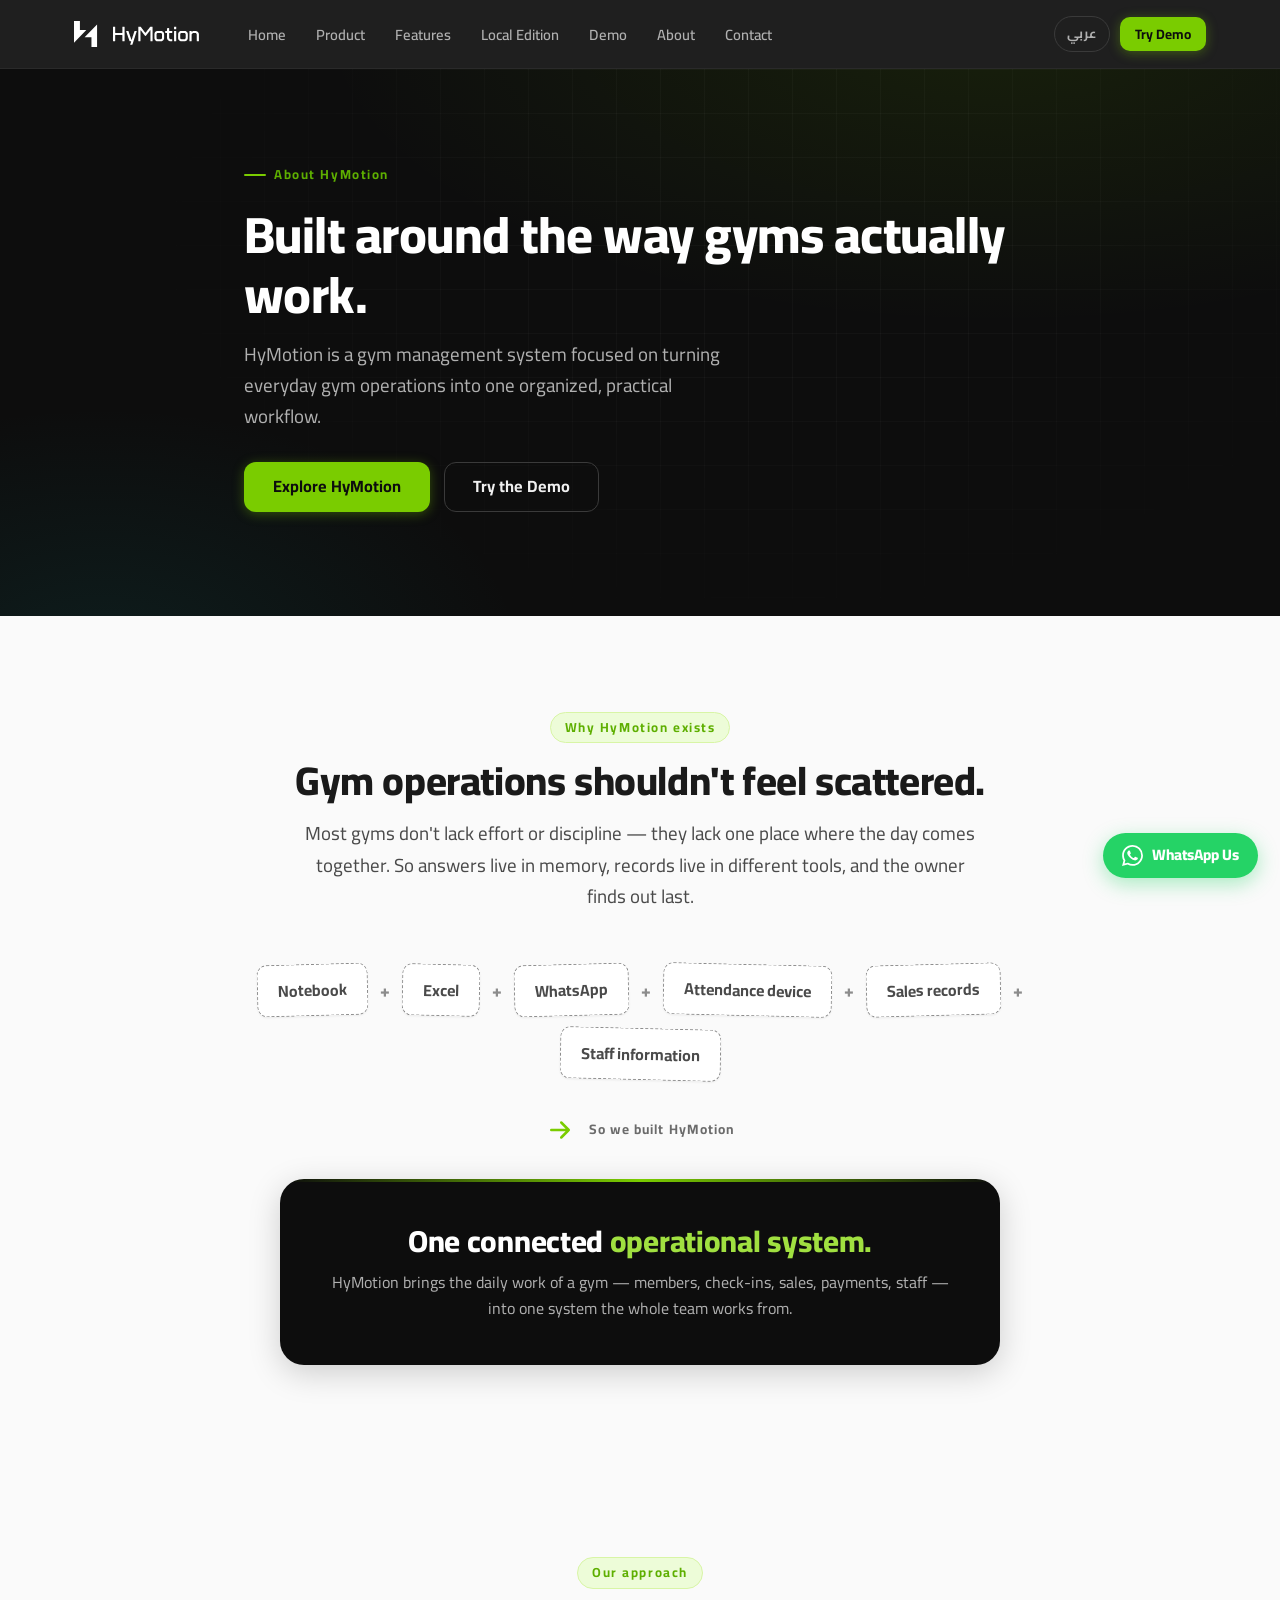
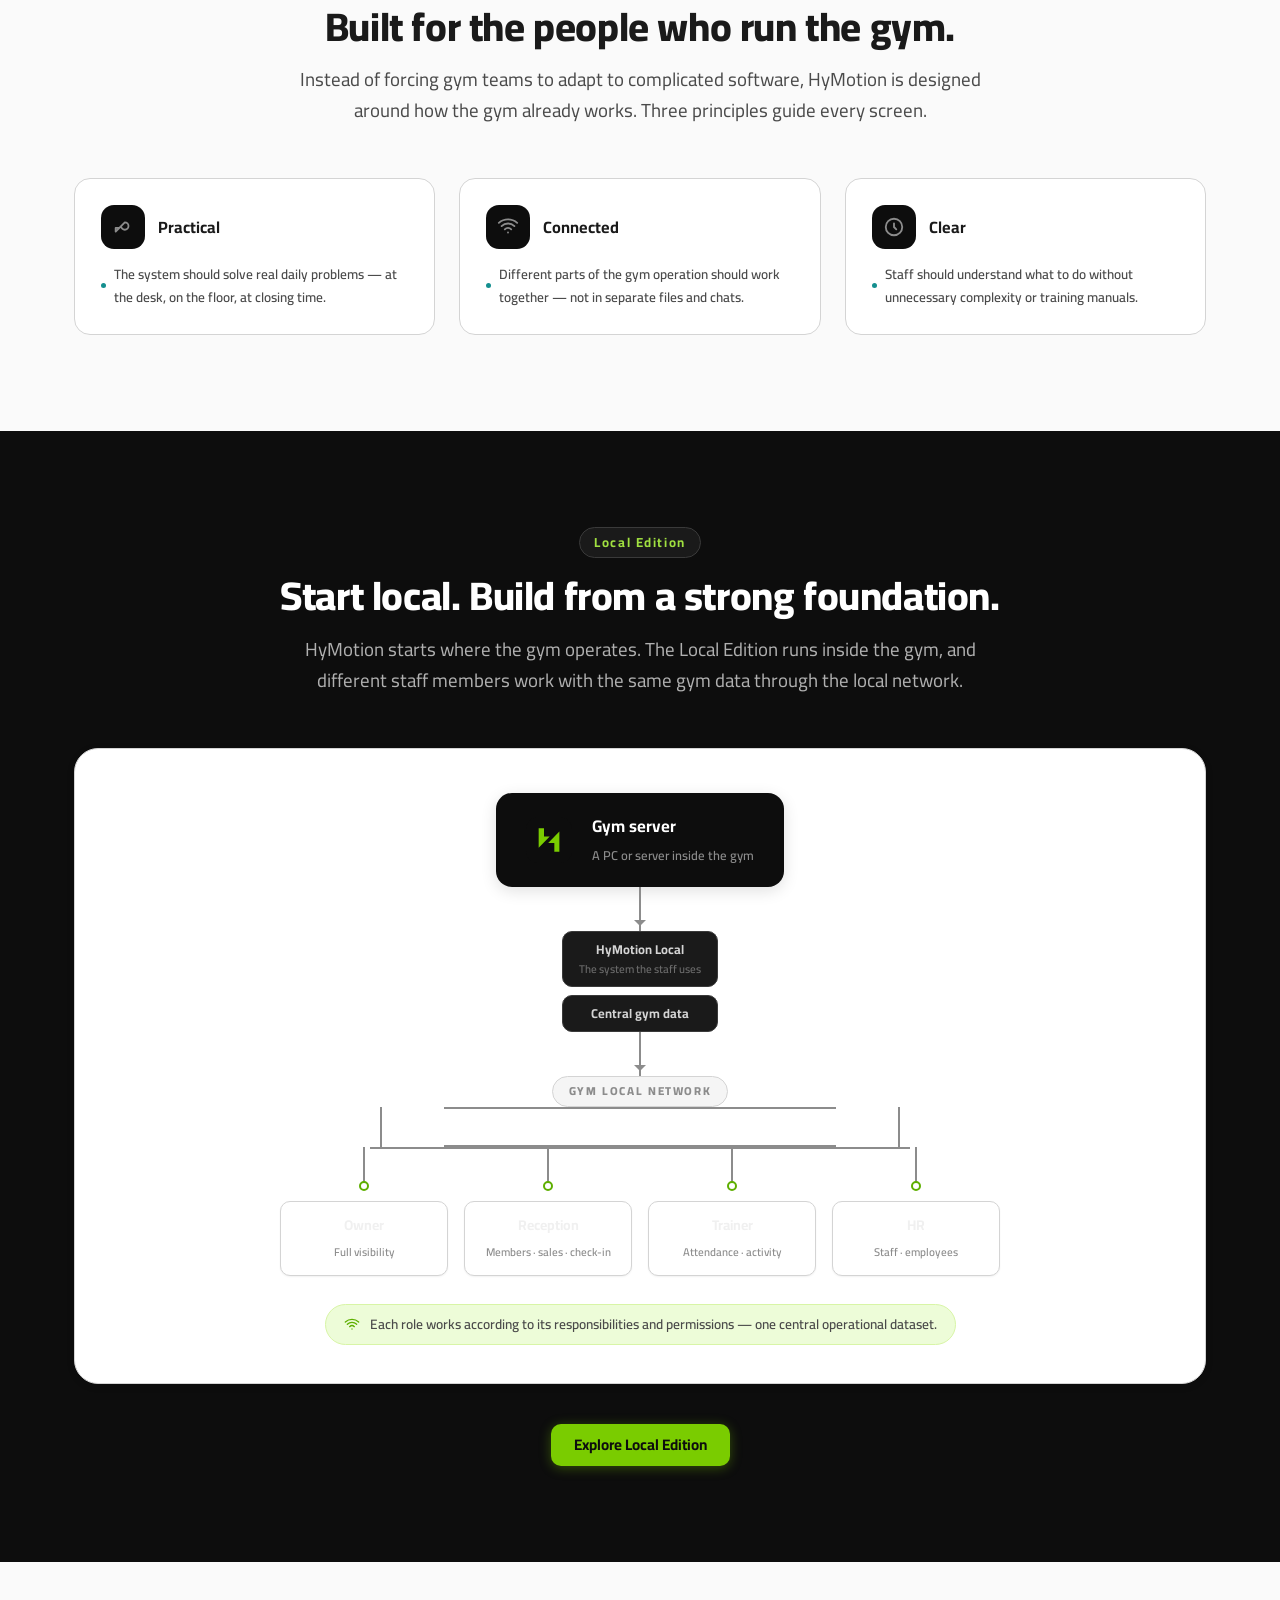
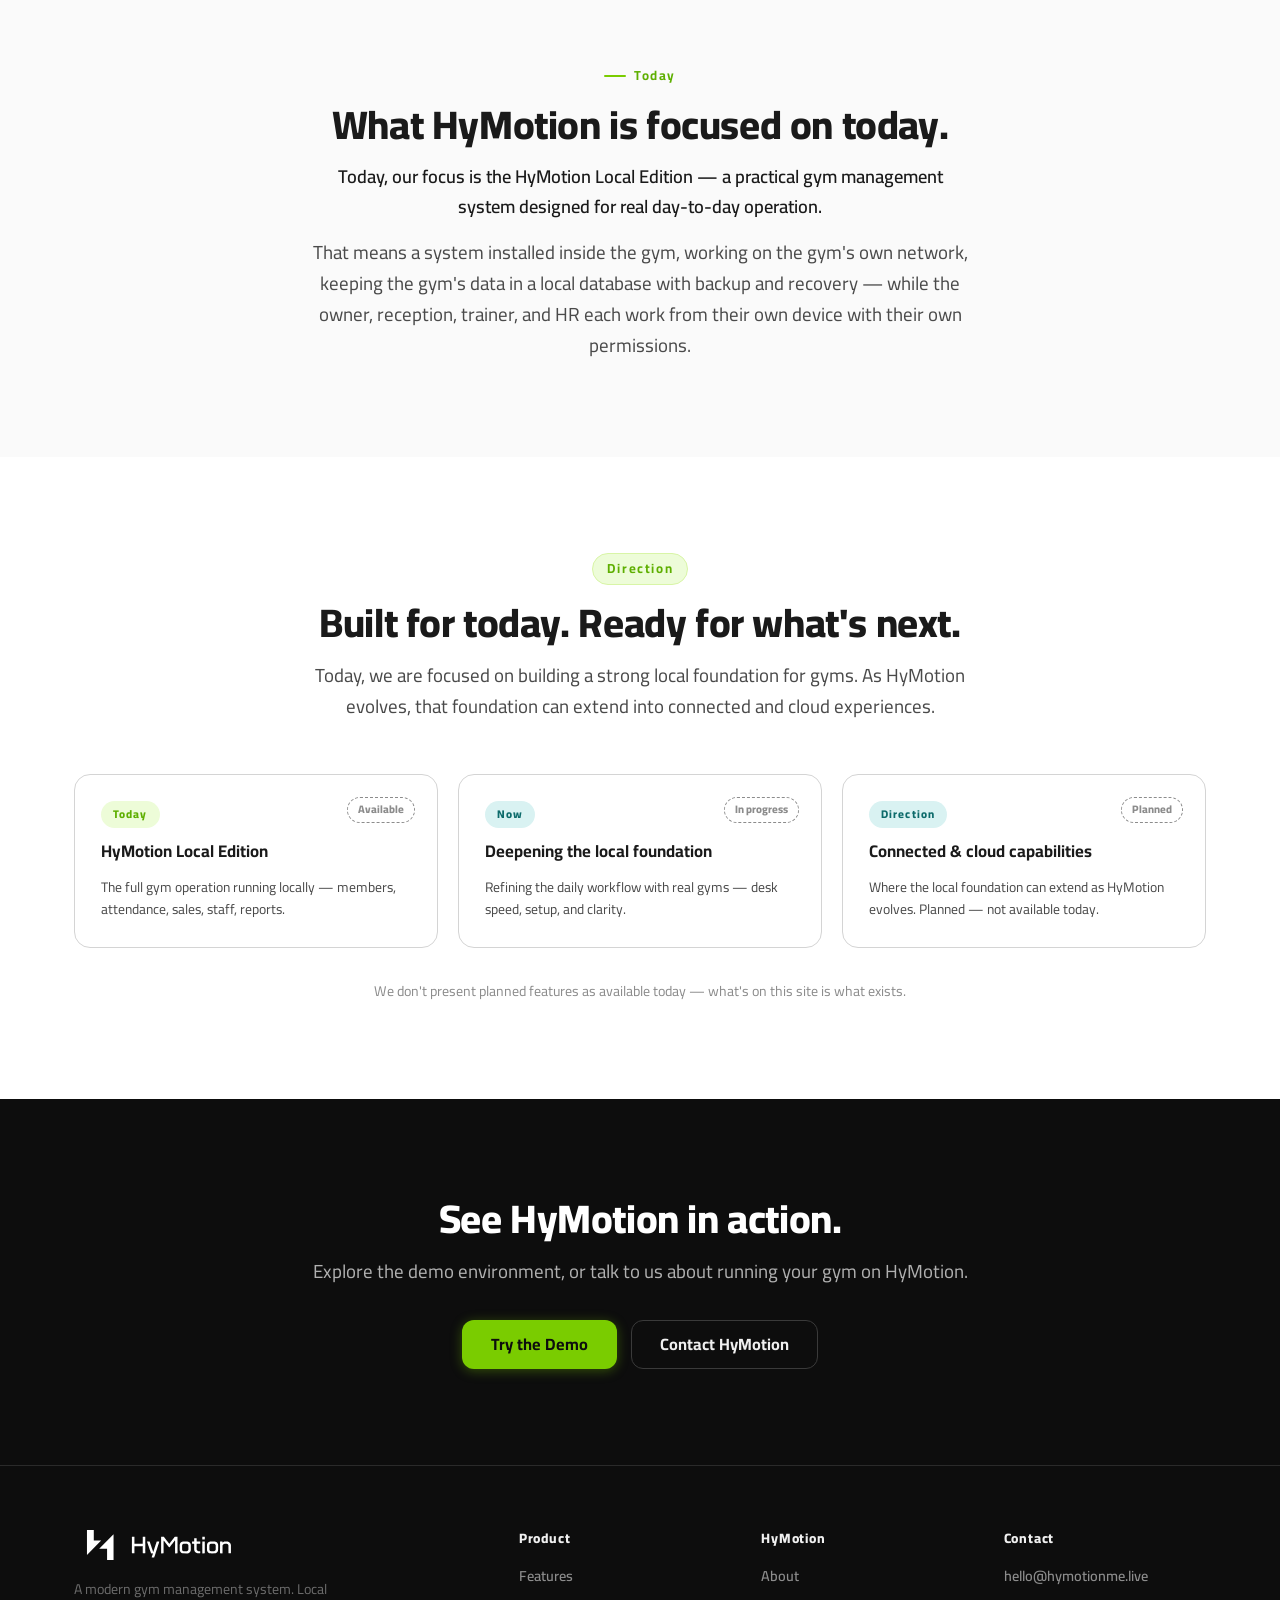
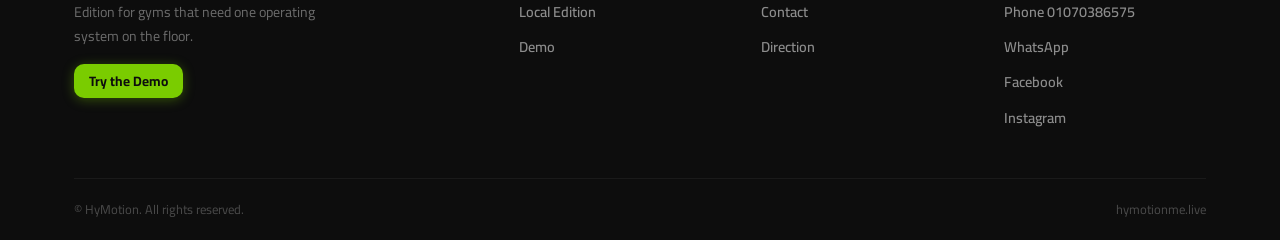
==== commit 3149602b: "feat: add core website pages and site script" ====
--- a/about/index.html
+++ b/about/index.html
@@ -104,70 +104,6 @@
       </div>
     </section>
 
-    <!-- ══ 3 · WHAT WE'RE BUILDING ══════════════════════ -->
-    <section class="section section-soft" id="building">
-      <div class="wrap">
-        <header class="SectionHeader center reveal">
-          <p class="eyebrow" data-en="What we're building" data-ar="إحنا بنبني إيه">What we're building</p>
-          <h2 data-en="One system for the everyday work of a gym." data-ar="نظام واحد لشغل الجيم اليومي.">One system for the everyday work of a gym.</h2>
-          <p class="lede" data-en="Not a feature list — the operational areas a gym already runs, finally connected to each other." data-ar="مش قائمة ميزات — دي مجالات التشغيل اللي الجيم شغّال بيها فعلاً، ومتوصّلة ببعض أخيراً.">Not a feature list — the operational areas a gym already runs, finally connected to each other.</p>
-        </header>
-        <div class="grid grid-4">
-          <article class="role-card reveal">
-            <div class="head">
-              <span class="badge"><svg width="22" height="22" viewBox="0 0 24 24" fill="none" stroke="currentColor" stroke-width="2" stroke-linecap="round"><circle cx="9" cy="8" r="3.2"/><path d="M3.5 19c.6-3 2.8-4.6 5.5-4.6s4.9 1.6 5.5 4.6M15.5 5.4a3.2 3.2 0 0 1 0 5.9M17.4 14.7c2 .5 3.3 1.9 3.8 4.1"/></svg></span>
-              <div><b data-en="Members &amp; memberships" data-ar="الأعضاء والعضويات">Members &amp; memberships</b></div>
-            </div>
-            <ul>
-              <li data-en="Member profiles" data-ar="ملفات الأعضاء">Member profiles</li>
-              <li data-en="Memberships &amp; contracts" data-ar="العضويات والعقود">Memberships &amp; contracts</li>
-              <li data-en="Freeze, renew, balances" data-ar="تجميد وتجديد وأرصدة">Freeze, renew, balances</li>
-              <li data-en="Attendance history" data-ar="سجل الحضور">Attendance history</li>
-            </ul>
-          </article>
-          <article class="role-card reveal reveal-d1">
-            <div class="head">
-              <span class="badge"><svg width="22" height="22" viewBox="0 0 24 24" fill="none" stroke="currentColor" stroke-width="2" stroke-linecap="round"><circle cx="6" cy="19" r="1.6"/><circle cx="17" cy="19" r="1.6"/><path d="M3 4h2l2.4 11h10.2L20 8H6"/></svg></span>
-              <div><b data-en="Front desk &amp; sales" data-ar="مكتب الاستقبال والمبيعات">Front desk &amp; sales</b></div>
-            </div>
-            <ul>
-              <li data-en="Check-in" data-ar="تسجيل الحضور">Check-in</li>
-              <li data-en="Sales &amp; invoices" data-ar="المبيعات والفواتير">Sales &amp; invoices</li>
-              <li data-en="Payments &amp; cash shifts" data-ar="المدفوعات وورديات الصندوق">Payments &amp; cash shifts</li>
-              <li data-en="Products" data-ar="المنتجات">Products</li>
-            </ul>
-          </article>
-          <article class="role-card reveal reveal-d2">
-            <div class="head">
-              <span class="badge"><svg width="22" height="22" viewBox="0 0 24 24" fill="none" stroke="currentColor" stroke-width="2" stroke-linecap="round"><circle cx="9" cy="8" r="3"/><path d="M3.5 19c.6-3 2.8-4.6 5.5-4.6s4.9 1.6 5.5 4.6M16 5a3 3 0 0 1 0 6"/></svg></span>
-              <div><b data-en="Team &amp; HR" data-ar="الفريق والموارد البشرية">Team &amp; HR</b></div>
-            </div>
-            <ul>
-              <li data-en="Staff accounts, roles, permissions" data-ar="حسابات الفريق والأدوار والصلاحيات">Staff accounts, roles, permissions</li>
-              <li data-en="Employees &amp; departments" data-ar="الموظفون والأقسام">Employees &amp; departments</li>
-              <li data-en="Employee attendance" data-ar="حضور الموظفين">Employee attendance</li>
-              <li data-en="Payroll" data-ar="الرواتب">Payroll</li>
-            </ul>
-          </article>
-          <article class="role-card reveal reveal-d3">
-            <div class="head">
-              <span class="badge"><svg width="22" height="22" viewBox="0 0 24 24" fill="none" stroke="currentColor" stroke-width="2" stroke-linecap="round" stroke-linejoin="round"><path d="M4 20V10M10 20V4M16 20v-7M21 20H3"/></svg></span>
-              <div><b data-en="Visibility" data-ar="الرؤية والإدارة">Visibility</b></div>
-            </div>
-            <ul>
-              <li data-en="Plans &amp; activities" data-ar="الباقات والأنشطة">Plans &amp; activities</li>
-              <li data-en="Reports" data-ar="التقارير">Reports</li>
-              <li data-en="Owner dashboard" data-ar="لوحة المالك">Owner dashboard</li>
-              <li data-en="Daily operations" data-ar="التشغيل اليومي">Daily operations</li>
-            </ul>
-          </article>
-        </div>
-        <p class="center reveal" style="margin-top:40px">
-          <a class="btn btn-ghost" href="/product/" data-en="Explore the product" data-ar="استكشف المنتج">Explore the product</a>
-        </p>
-      </div>
-    </section>
-
     <!-- ══ 4 · OUR APPROACH ═════════════════════════════ -->
     <section class="section" id="approach">
       <div class="wrap">
@@ -322,7 +258,7 @@
           <ul>
             <li><a href="/about/" data-en="About" data-ar="عنّا">About</a></li>
             <li><a href="/contact/" data-en="Contact" data-ar="تواصل">Contact</a></li>
-            <li><a href="/#direction" data-en="Direction" data-ar="الاتجاه">Direction</a></li>
+            <li><a href="/about/#next" data-en="Direction" data-ar="الاتجاه">Direction</a></li>
           </ul>
         </div>
         <div>
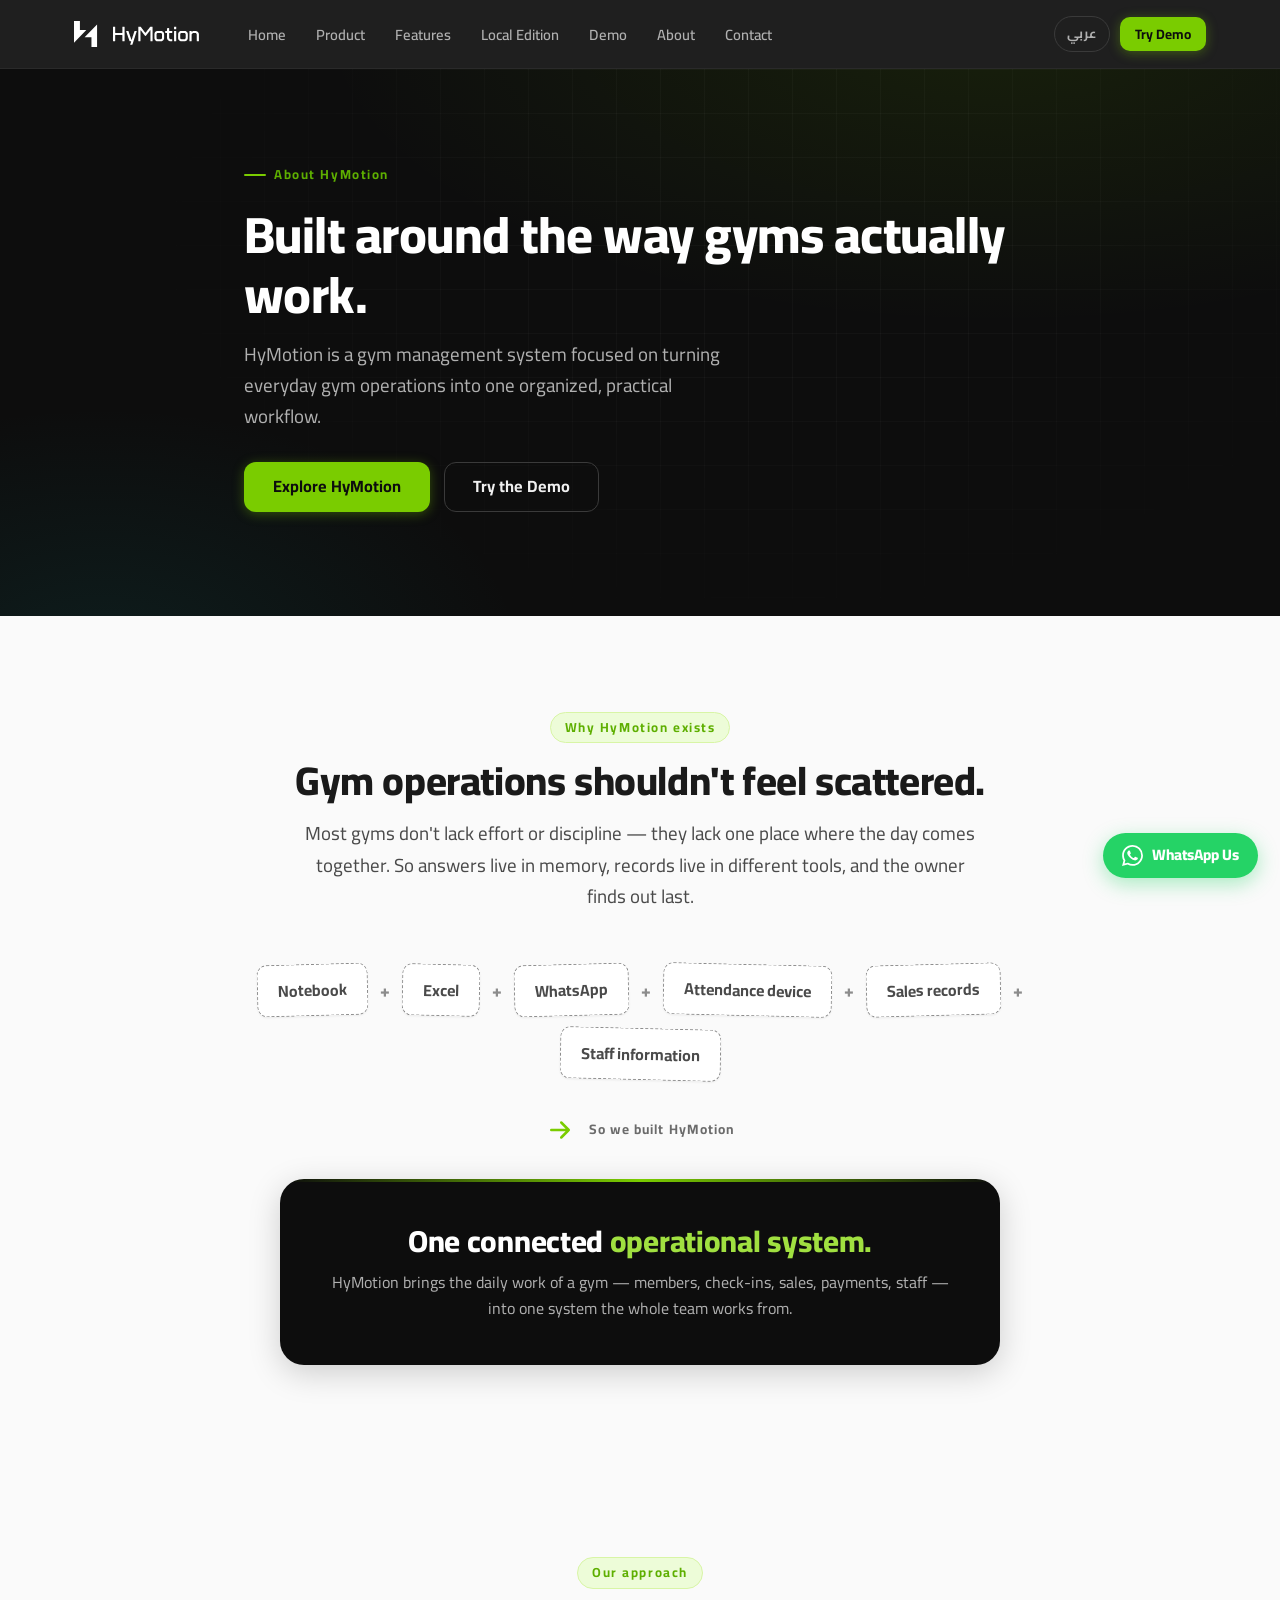
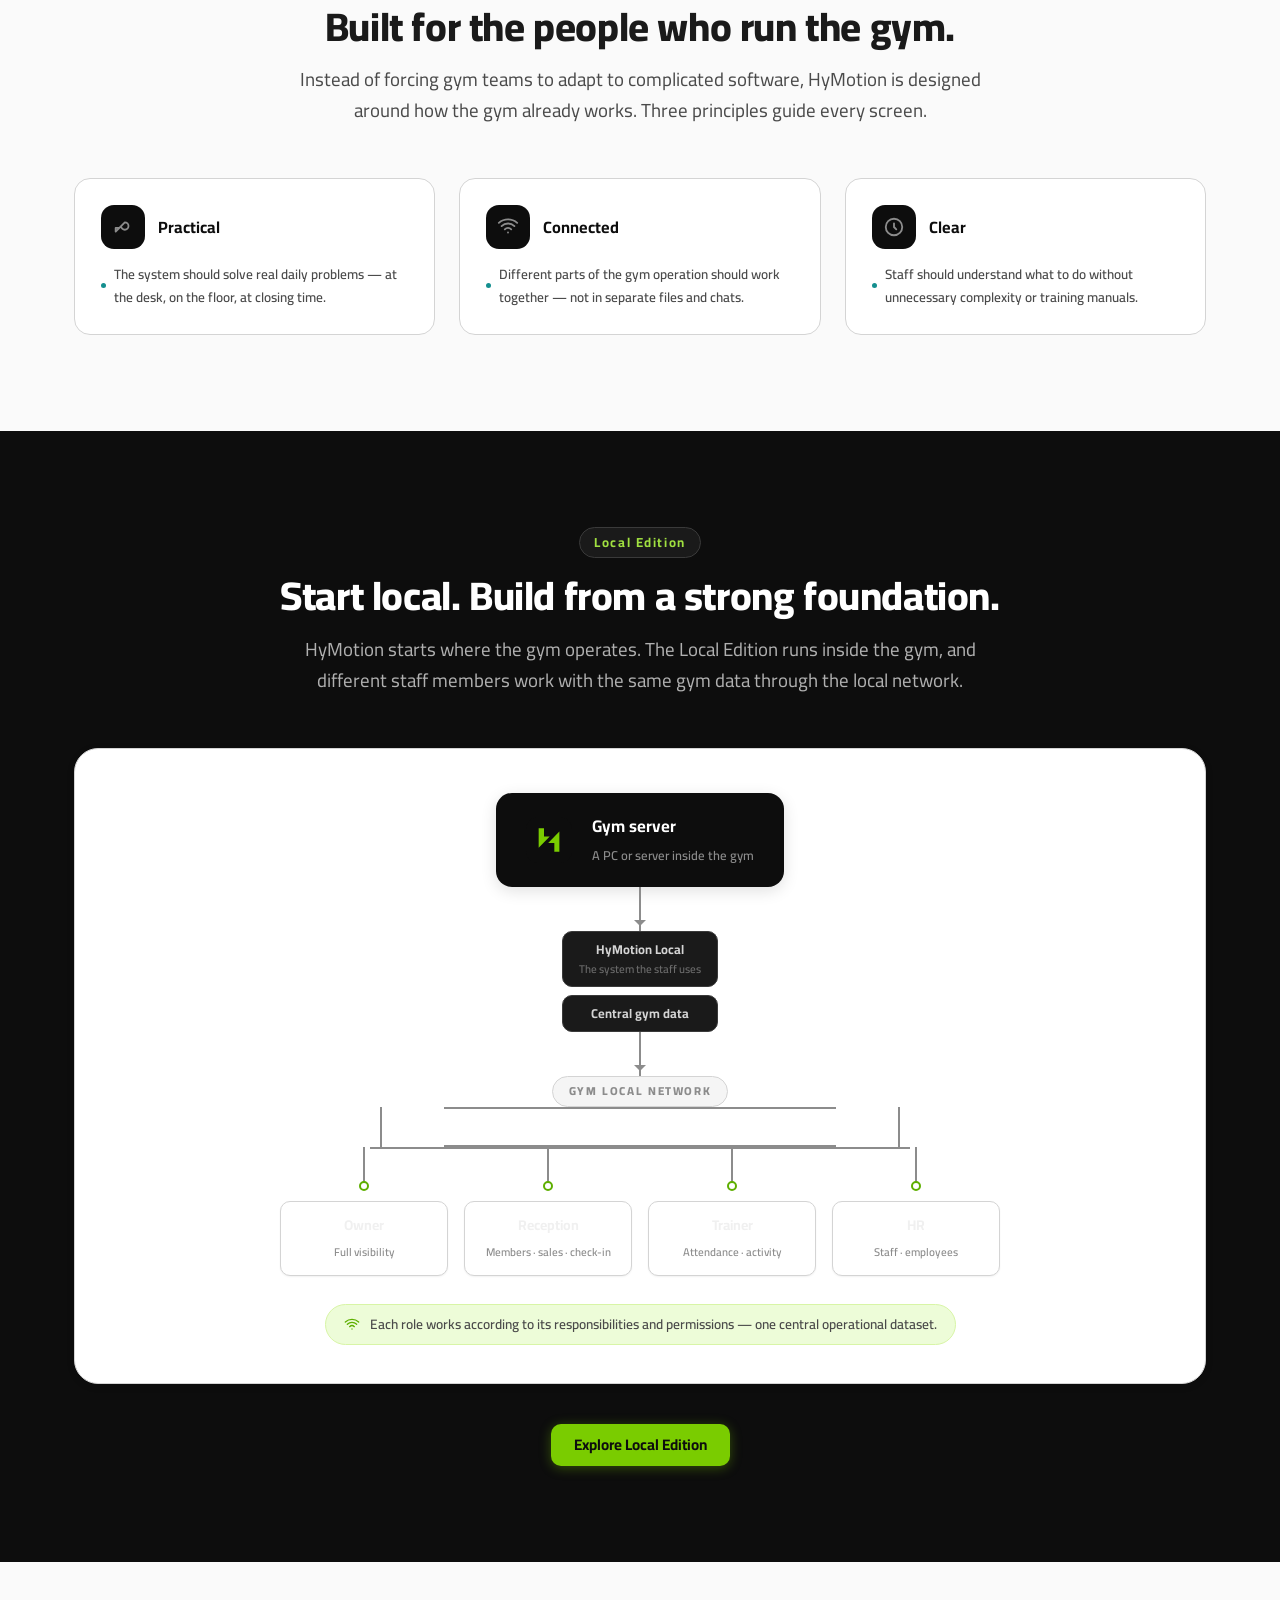
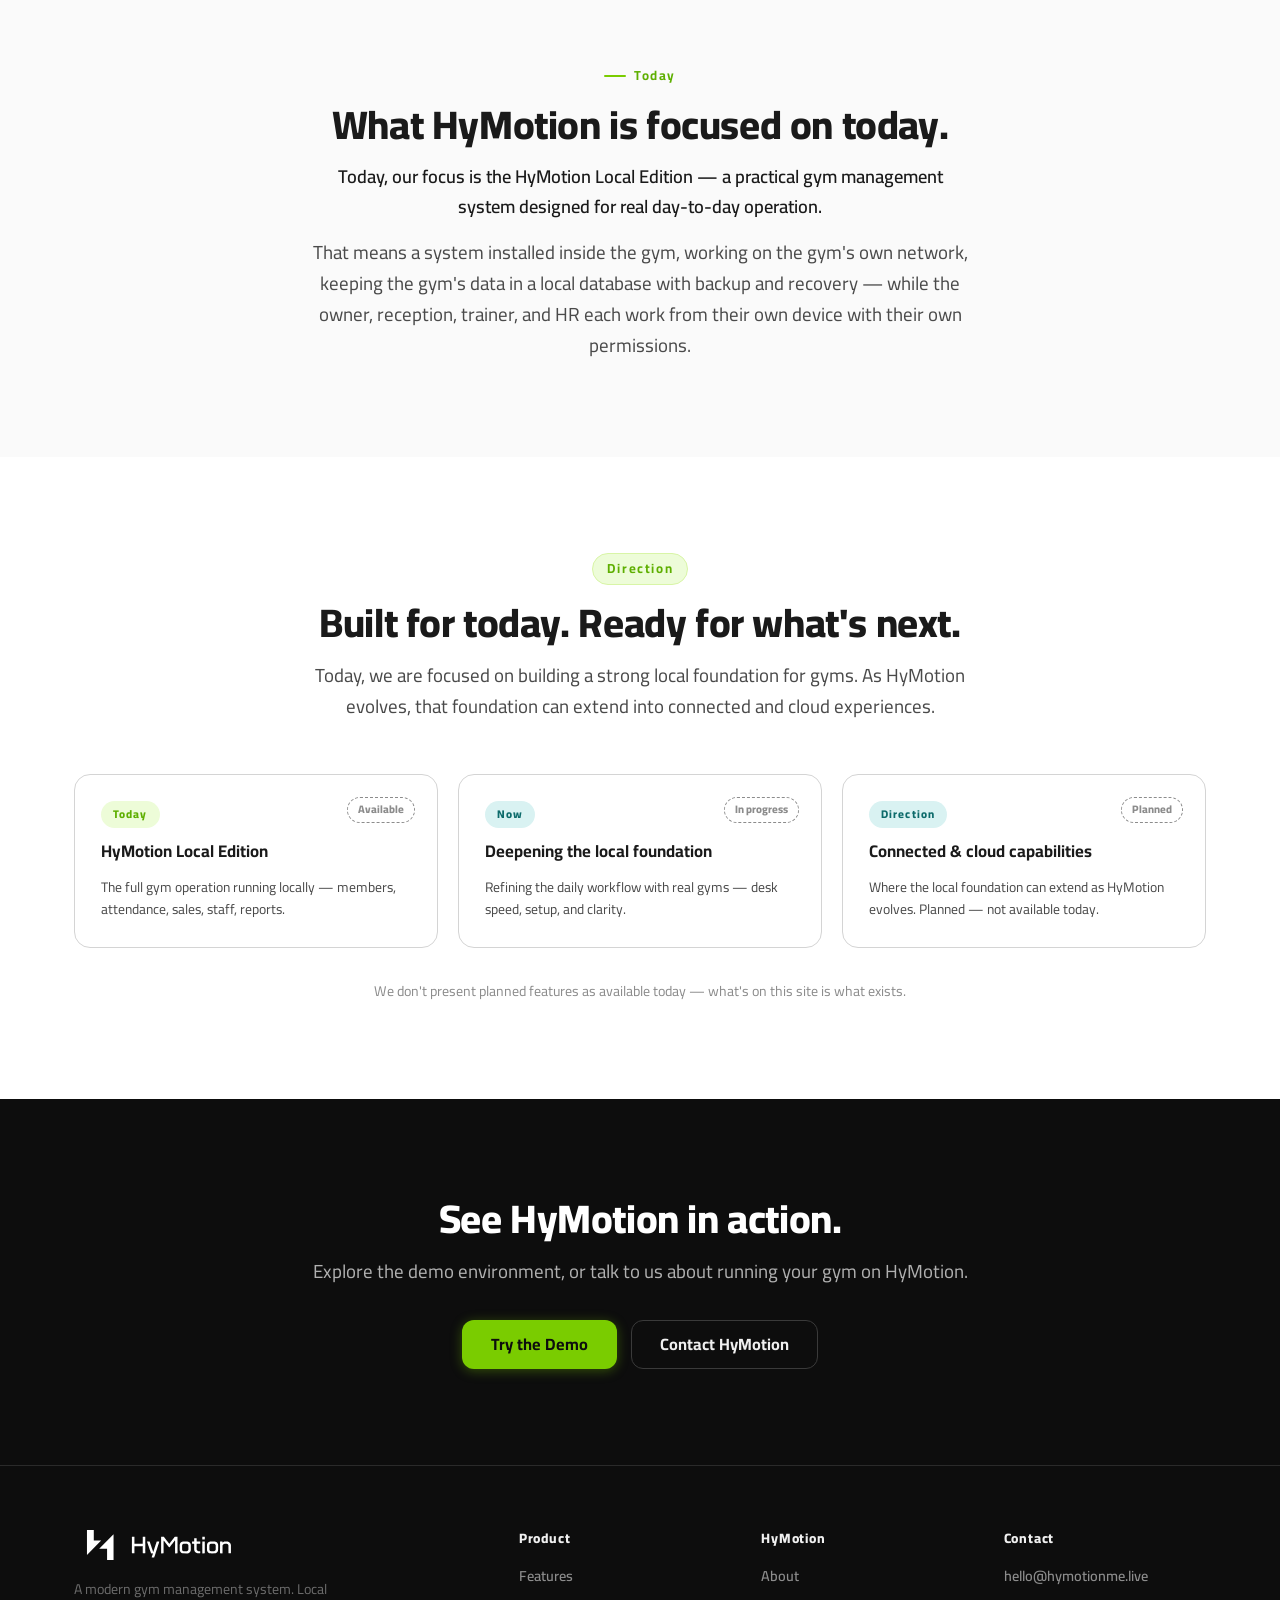
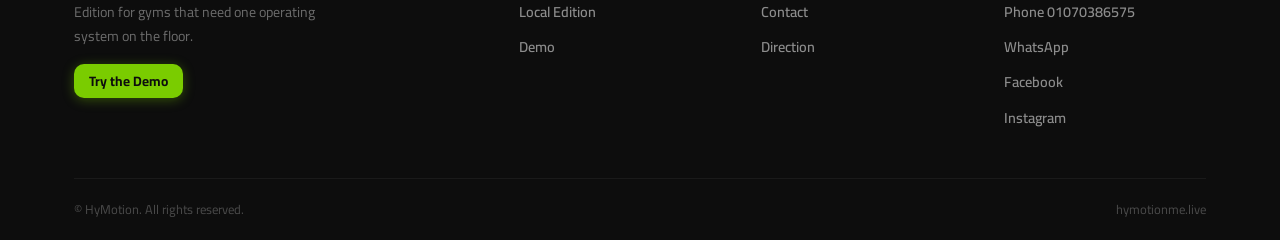
==== commit 3b27c24f: "feat: add marketing website pages, styles, and scripts" ====
--- a/about/index.html
+++ b/about/index.html
@@ -1,13 +1,16 @@
 <!DOCTYPE html>
 <html lang="en" dir="ltr">
+
 <head>
   <meta charset="UTF-8">
   <meta name="viewport" content="width=device-width, initial-scale=1">
   <title>About | HyMotion</title>
-  <meta name="description" content="HyMotion is built around a simple idea: gym owners should spend their time running their gyms — not managing scattered records and disconnected tools.">
+  <meta name="description"
+    content="HyMotion is built around a simple idea: gym owners should spend their time running their gyms — not managing scattered records and disconnected tools.">
   <meta name="theme-color" content="#0D0D0D">
   <meta property="og:title" content="About | HyMotion">
-  <meta property="og:description" content="HyMotion is built around a simple idea: gym owners should spend their time running their gyms — not managing scattered records and disconnected tools.">
+  <meta property="og:description"
+    content="HyMotion is built around a simple idea: gym owners should spend their time running their gyms — not managing scattered records and disconnected tools.">
   <meta property="og:type" content="website">
   <meta property="og:url" content="https://hymotionme.live/about/">
   <meta property="og:site_name" content="HyMotion">
@@ -16,16 +19,31 @@
   <meta property="og:image:height" content="630">
   <meta name="twitter:card" content="summary_large_image">
   <meta name="twitter:title" content="About | HyMotion">
-  <meta name="twitter:description" content="HyMotion is built around a simple idea: gym owners should spend their time running their gyms — not managing scattered records and disconnected tools.">
+  <meta name="twitter:description"
+    content="HyMotion is built around a simple idea: gym owners should spend their time running their gyms — not managing scattered records and disconnected tools.">
   <meta name="twitter:image" content="https://hymotionme.live/og-image.png">
   <link rel="icon" href="/favicon.svg" type="image/svg+xml">
   <link rel="icon" href="/favicon.ico" sizes="32x32">
   <link rel="canonical" href="https://hymotionme.live/about/">
-  <link rel="preload" href="/fonts/cairo/SLXVc1nY6HkvangtZmpQdkhzfH5lkSscQyyS4J0.woff2" as="font" type="font/woff2" crossorigin>
-  <link rel="preload" href="/fonts/cairo/SLXVc1nY6HkvangtZmpQdkhzfH5lkSscRiyS.woff2" as="font" type="font/woff2" crossorigin>
+  <link rel="preload" href="/fonts/cairo/SLXVc1nY6HkvangtZmpQdkhzfH5lkSscQyyS4J0.woff2" as="font" type="font/woff2"
+    crossorigin>
+  <link rel="preload" href="/fonts/cairo/SLXVc1nY6HkvangtZmpQdkhzfH5lkSscRiyS.woff2" as="font" type="font/woff2"
+    crossorigin>
   <link rel="stylesheet" href="/fonts/cairo.css">
   <link rel="stylesheet" href="/css/site.css">
+  <script type="application/ld+json">
+  {
+    "@context": "https://schema.org",
+    "@type": "AboutPage",
+    "name": "About HyMotion",
+    "url": "https://hymotionme.live/about/",
+    "description": "HyMotion is built around a simple idea: gym owners should spend their time running their gyms \u2014 not managing scattered records and disconnected tools.",
+    "isPartOf": { "@id": "https://hymotionme.live/#website" },
+    "about": { "@id": "https://hymotionme.live/#organization" }
+  }
+  </script>
 </head>
+
 <body>
 
   <header class="Navbar">
@@ -45,7 +63,8 @@
       <div class="Navbar-actions">
         <button class="lang-toggle" type="button" data-lang-chip aria-label="Switch language">عربي</button>
         <a class="btn btn-primary btn-sm" href="/demo/" data-en="Try Demo" data-ar="جرّب التجربة">Try Demo</a>
-        <button class="menu-btn" id="menuBtn" type="button" aria-expanded="false" data-en-aria="Open menu" data-ar-aria="فتح القائمة" aria-label="Open menu">☰</button>
+        <button class="menu-btn" id="menuBtn" type="button" aria-expanded="false" data-en-aria="Open menu"
+          data-ar-aria="فتح القائمة" aria-label="Open menu">☰</button>
       </div>
     </div>
   </header>
@@ -66,10 +85,15 @@
     <section class="hero">
       <div class="wrap" style="max-width:840px">
         <p class="eyebrow" data-en="About HyMotion" data-ar="عن HyMotion">About HyMotion</p>
-        <h1 style="font-size:clamp(2rem,4.4vw,3.2rem)" data-en="Built around the way gyms actually work." data-ar="مبني حول طريقة شغل الجيمات الحقيقية.">Built around the way gyms actually work.</h1>
-        <p class="lede" data-en="HyMotion is a gym management system focused on turning everyday gym operations into one organized, practical workflow." data-ar="HyMotion نظام إدارة جيمات، هدفه يحوّل الشغل اليومي للجيم لمنظومة واحدة منظمة وعملية.">HyMotion is a gym management system focused on turning everyday gym operations into one organized, practical workflow.</p>
+        <h1 style="font-size:clamp(2rem,4.4vw,3.2rem)" data-en="Built around the way gyms actually work."
+          data-ar="مبني حول طريقة شغل الجيمات الحقيقية.">Built around the way gyms actually work.</h1>
+        <p class="lede"
+          data-en="HyMotion is a gym management system focused on turning everyday gym operations into one organized, practical workflow."
+          data-ar="HyMotion نظام إدارة جيمات، هدفه يحوّل الشغل اليومي للجيم لمنظومة واحدة منظمة وعملية.">HyMotion is a
+          gym management system focused on turning everyday gym operations into one organized, practical workflow.</p>
         <div class="Hero-ctas">
-          <a class="btn btn-primary btn-lg" href="/product/" data-en="Explore HyMotion" data-ar="استكشف HyMotion">Explore HyMotion</a>
+          <a class="btn btn-primary btn-lg" href="/product/" data-en="Explore HyMotion"
+            data-ar="استكشف HyMotion">Explore HyMotion</a>
           <a class="btn btn-ghost btn-lg" href="/demo/" data-en="Try the Demo" data-ar="جرّب التجربة">Try the Demo</a>
         </div>
       </div>
@@ -80,25 +104,39 @@
       <div class="wrap">
         <header class="SectionHeader center reveal">
           <p class="eyebrow" data-en="Why HyMotion exists" data-ar="ليه HyMotion موجود">Why HyMotion exists</p>
-          <h2 data-en="Gym operations shouldn't feel scattered." data-ar="شغل الجيم مش المفروض يبقى متفرّق.">Gym operations shouldn't feel scattered.</h2>
-          <p class="lede" data-en="Most gyms don't lack effort or discipline — they lack one place where the day comes together. So answers live in memory, records live in different tools, and the owner finds out last." data-ar="أغلب الجيمات مش ناقصها مجهود ولا انضباط — ناقصها مكان واحد يجمع اليوم كله. عشان كده الإجابات بتبقى في الذاكرة، والسجلات متوزعة على أدوات مختلفة، وصاحب الجيم آخر واحد يعرف.">Most gyms don't lack effort or discipline — they lack one place where the day comes together. So answers live in memory, records live in different tools, and the owner finds out last.</p>
+          <h2 data-en="Gym operations shouldn't feel scattered." data-ar="شغل الجيم مش المفروض يبقى متفرّق.">Gym
+            operations shouldn't feel scattered.</h2>
+          <p class="lede"
+            data-en="Most gyms don't lack effort or discipline — they lack one place where the day comes together. So answers live in memory, records live in different tools, and the owner finds out last."
+            data-ar="أغلب الجيمات مش ناقصها مجهود ولا انضباط — ناقصها مكان واحد يجمع اليوم كله. عشان كده الإجابات بتبقى في الذاكرة، والسجلات متوزعة على أدوات مختلفة، وصاحب الجيم آخر واحد يعرف.">
+            Most gyms don't lack effort or discipline — they lack one place where the day comes together. So answers
+            live in memory, records live in different tools, and the owner finds out last.</p>
         </header>
         <div class="problem-stage">
           <div class="problem-chain reveal">
             <span class="frag" data-en="Notebook" data-ar="دفتر">Notebook</span><span class="frag-plus">+</span>
             <span class="frag">Excel</span><span class="frag-plus">+</span>
             <span class="frag">WhatsApp</span><span class="frag-plus">+</span>
-            <span class="frag" data-en="Attendance device" data-ar="جهاز بصمة">Attendance device</span><span class="frag-plus">+</span>
-            <span class="frag" data-en="Sales records" data-ar="سجلات مبيعات">Sales records</span><span class="frag-plus">+</span>
+            <span class="frag" data-en="Attendance device" data-ar="جهاز بصمة">Attendance device</span><span
+              class="frag-plus">+</span>
+            <span class="frag" data-en="Sales records" data-ar="سجلات مبيعات">Sales records</span><span
+              class="frag-plus">+</span>
             <span class="frag" data-en="Staff information" data-ar="بيانات الفريق">Staff information</span>
           </div>
           <div class="problem-arrow reveal reveal-d1">
-            <svg viewBox="0 0 24 24" fill="none" stroke="currentColor" stroke-width="2" stroke-linecap="round" stroke-linejoin="round"><path d="M5 12h14M13 6l6 6-6 6"/></svg>
+            <svg viewBox="0 0 24 24" fill="none" stroke="currentColor" stroke-width="2" stroke-linecap="round"
+              stroke-linejoin="round">
+              <path d="M5 12h14M13 6l6 6-6 6" />
+            </svg>
             <span data-en="So we built HyMotion" data-ar="عشان كده بنينا HyMotion">So we built HyMotion</span>
           </div>
           <div class="one-system reveal reveal-d2">
-            <h3><span data-en="One connected" data-ar="نظام تشغيل واحد">One connected</span> <span class="accent" data-en="operational system." data-ar="مترابط.">operational system.</span></h3>
-            <p data-en="HyMotion brings the daily work of a gym — members, check-ins, sales, payments, staff — into one system the whole team works from." data-ar="HyMotion بيجمع الشغل اليومي للجيم — أعضاء وحضور ومبيعات ومدفوعات وفريق — في نظام واحد الشغل كله منه.">HyMotion brings the daily work of a gym — members, check-ins, sales, payments, staff — into one system the whole team works from.</p>
+            <h3><span data-en="One connected" data-ar="نظام تشغيل واحد">One connected</span> <span class="accent"
+                data-en="operational system." data-ar="مترابط.">operational system.</span></h3>
+            <p data-en="HyMotion brings the daily work of a gym — members, check-ins, sales, payments, staff — into one system the whole team works from."
+              data-ar="HyMotion بيجمع الشغل اليومي للجيم — أعضاء وحضور ومبيعات ومدفوعات وفريق — في نظام واحد الشغل كله منه.">
+              HyMotion brings the daily work of a gym — members, check-ins, sales, payments, staff — into one system the
+              whole team works from.</p>
           </div>
         </div>
       </div>
@@ -109,30 +147,57 @@
       <div class="wrap">
         <header class="SectionHeader center reveal">
           <p class="eyebrow" data-en="Our approach" data-ar="أسلوبنا">Our approach</p>
-          <h2 data-en="Built for the people who run the gym." data-ar="مبني لناس اللي بتشغّل الجيم.">Built for the people who run the gym.</h2>
-          <p class="lede" data-en="Instead of forcing gym teams to adapt to complicated software, HyMotion is designed around how the gym already works. Three principles guide every screen." data-ar="بدل ما نجبر فريق الجيم يتأقلم مع برنامج معقّد، HyMotion مصمم حول طريقة شغل الجيم الحالية. تلات مبادئ بتحكم كل شاشة.">Instead of forcing gym teams to adapt to complicated software, HyMotion is designed around how the gym already works. Three principles guide every screen.</p>
+          <h2 data-en="Built for the people who run the gym." data-ar="مبني لناس اللي بتشغّل الجيم.">Built for the
+            people who run the gym.</h2>
+          <p class="lede"
+            data-en="Instead of forcing gym teams to adapt to complicated software, HyMotion is designed around how the gym already works. Three principles guide every screen."
+            data-ar="بدل ما نجبر فريق الجيم يتأقلم مع برنامج معقّد، HyMotion مصمم حول طريقة شغل الجيم الحالية. تلات مبادئ بتحكم كل شاشة.">
+            Instead of forcing gym teams to adapt to complicated software, HyMotion is designed around how the gym
+            already works. Three principles guide every screen.</p>
         </header>
         <div class="grid grid-3">
           <div class="role-card reveal">
             <div class="head">
-              <span class="badge"><svg width="22" height="22" viewBox="0 0 24 24" fill="none" stroke="currentColor" stroke-width="2" stroke-linecap="round" stroke-linejoin="round"><path d="M14 7a4 4 0 1 1-4 4l-6 6V13h4l6-6Z"/></svg></span>
+              <span class="badge"><svg width="22" height="22" viewBox="0 0 24 24" fill="none" stroke="currentColor"
+                  stroke-width="2" stroke-linecap="round" stroke-linejoin="round">
+                  <path d="M14 7a4 4 0 1 1-4 4l-6 6V13h4l6-6Z" />
+                </svg></span>
               <div><b data-en="Practical" data-ar="عملي">Practical</b></div>
             </div>
-            <ul><li data-en="The system should solve real daily problems — at the desk, on the floor, at closing time." data-ar="النظام لازم يحل مشاكل يومية حقيقية — على المكتب، في الصالة، وقت الإقفال.">The system should solve real daily problems — at the desk, on the floor, at closing time.</li></ul>
+            <ul>
+              <li data-en="The system should solve real daily problems — at the desk, on the floor, at closing time."
+                data-ar="النظام لازم يحل مشاكل يومية حقيقية — على المكتب، في الصالة، وقت الإقفال.">The system should
+                solve real daily problems — at the desk, on the floor, at closing time.</li>
+            </ul>
           </div>
           <div class="role-card reveal reveal-d1">
             <div class="head">
-              <span class="badge"><svg width="22" height="22" viewBox="0 0 24 24" fill="none" stroke="currentColor" stroke-width="2" stroke-linecap="round"><path d="M12 18h.01M8.5 14.5a5 5 0 0 1 7 0M5 11a10 10 0 0 1 14 0M2 7.5a15 15 0 0 1 20 0"/></svg></span>
+              <span class="badge"><svg width="22" height="22" viewBox="0 0 24 24" fill="none" stroke="currentColor"
+                  stroke-width="2" stroke-linecap="round">
+                  <path d="M12 18h.01M8.5 14.5a5 5 0 0 1 7 0M5 11a10 10 0 0 1 14 0M2 7.5a15 15 0 0 1 20 0" />
+                </svg></span>
               <div><b data-en="Connected" data-ar="مترابط">Connected</b></div>
             </div>
-            <ul><li data-en="Different parts of the gym operation should work together — not in separate files and chats." data-ar="أجزاء التشغيل المختلفة لازم تشتغل مع بعض — مش في ملفات ومحادثات منفصلة.">Different parts of the gym operation should work together — not in separate files and chats.</li></ul>
+            <ul>
+              <li data-en="Different parts of the gym operation should work together — not in separate files and chats."
+                data-ar="أجزاء التشغيل المختلفة لازم تشتغل مع بعض — مش في ملفات ومحادثات منفصلة.">Different parts of the
+                gym operation should work together — not in separate files and chats.</li>
+            </ul>
           </div>
           <div class="role-card reveal reveal-d2">
             <div class="head">
-              <span class="badge"><svg width="22" height="22" viewBox="0 0 24 24" fill="none" stroke="currentColor" stroke-width="2" stroke-linecap="round"><circle cx="12" cy="12" r="9"/><path d="M12 8v4l2.5 2.5"/></svg></span>
+              <span class="badge"><svg width="22" height="22" viewBox="0 0 24 24" fill="none" stroke="currentColor"
+                  stroke-width="2" stroke-linecap="round">
+                  <circle cx="12" cy="12" r="9" />
+                  <path d="M12 8v4l2.5 2.5" />
+                </svg></span>
               <div><b data-en="Clear" data-ar="واضح">Clear</b></div>
             </div>
-            <ul><li data-en="Staff should understand what to do without unnecessary complexity or training manuals." data-ar="الفريق يفهم المطلوب منه من غير تعقيد زايد ولا كتب تدريب.">Staff should understand what to do without unnecessary complexity or training manuals.</li></ul>
+            <ul>
+              <li data-en="Staff should understand what to do without unnecessary complexity or training manuals."
+                data-ar="الفريق يفهم المطلوب منه من غير تعقيد زايد ولا كتب تدريب.">Staff should understand what to do
+                without unnecessary complexity or training manuals.</li>
+            </ul>
           </div>
         </div>
       </div>
@@ -143,37 +208,66 @@
       <div class="wrap">
         <header class="SectionHeader center reveal">
           <p class="eyebrow" data-en="Local Edition" data-ar="النسخة المحلية">Local Edition</p>
-          <h2 data-en="Start local. Build from a strong foundation." data-ar="ابدأ محلي. وابني على أساس قوي.">Start local. Build from a strong foundation.</h2>
-          <p class="lede" data-en="HyMotion starts where the gym operates. The Local Edition runs inside the gym, and different staff members work with the same gym data through the local network." data-ar="HyMotion بيبدأ من مكان الجيم نفسه. النسخة المحلية بتشتغل جوّه الجيم، وكل فرد في الفريق بيشتغل على نفس بيانات الجيم من خلال الشبكة المحلية.">HyMotion starts where the gym operates. The Local Edition runs inside the gym, and different staff members work with the same gym data through the local network.</p>
+          <h2 data-en="Start local. Build from a strong foundation." data-ar="ابدأ محلي. وابني على أساس قوي.">Start
+            local. Build from a strong foundation.</h2>
+          <p class="lede"
+            data-en="HyMotion starts where the gym operates. The Local Edition runs inside the gym, and different staff members work with the same gym data through the local network."
+            data-ar="HyMotion بيبدأ من مكان الجيم نفسه. النسخة المحلية بتشتغل جوّه الجيم، وكل فرد في الفريق بيشتغل على نفس بيانات الجيم من خلال الشبكة المحلية.">
+            HyMotion starts where the gym operates. The Local Edition runs inside the gym, and different staff members
+            work with the same gym data through the local network.</p>
         </header>
 
-        <div class="diagram reveal" role="img" aria-label="Diagram: the gym server runs HyMotion Local with the central gym data; owner, reception, trainer and HR connect through the local network">
+        <div class="diagram reveal" role="img"
+          aria-label="Diagram: the gym server runs HyMotion Local with the central gym data; owner, reception, trainer and HR connect through the local network">
           <div class="dg-server">
             <img class="app-icon" src="/brand/app-icon.svg" alt="">
-            <div class="txt"><b data-en="Gym server" data-ar="سيرفر الجيم">Gym server</b><span data-en="A PC or server inside the gym" data-ar="جهاز أو سيرفر جوّه الجيم">A PC or server inside the gym</span></div>
+            <div class="txt"><b data-en="Gym server" data-ar="سيرفر الجيم">Gym server</b><span
+                data-en="A PC or server inside the gym" data-ar="جهاز أو سيرفر جوّه الجيم">A PC or server inside the
+                gym</span></div>
           </div>
           <div class="dg-connector"></div>
           <div class="dg-stack">
-            <div class="dg-chip">HyMotion Local<span class="sub" data-en="The system the staff uses" data-ar="النظام اللي بيستخدمه الفريق">The system the staff uses</span></div>
+            <div class="dg-chip">HyMotion Local<span class="sub" data-en="The system the staff uses"
+                data-ar="النظام اللي بيستخدمه الفريق">The system the staff uses</span></div>
             <div class="dg-chip" data-en="Central gym data" data-ar="قاعدة بيانات الجيم المركزية">Central gym data</div>
           </div>
           <div class="dg-connector"></div>
           <span class="dg-label" data-en="GYM LOCAL NETWORK" data-ar="شبكة الجيم المحلية">GYM LOCAL NETWORK</span>
           <div class="dg-bus"></div>
           <div class="dg-roles">
-            <div class="dg-role"><div class="dg-device"><b data-en="Owner" data-ar="المالك">Owner</b><span data-en="Full visibility" data-ar="رؤية كاملة">Full visibility</span></div></div>
-            <div class="dg-role"><div class="dg-device"><b data-en="Reception" data-ar="الاستقبال">Reception</b><span data-en="Members · sales · check-in" data-ar="أعضاء · مبيعات · حضور">Members · sales · check-in</span></div></div>
-            <div class="dg-role"><div class="dg-device"><b data-en="Trainer" data-ar="المدرب">Trainer</b><span data-en="Attendance · activity" data-ar="حضور · نشاط">Attendance · activity</span></div></div>
-            <div class="dg-role"><div class="dg-device"><b data-en="HR" data-ar="الموارد البشرية">HR</b><span data-en="Staff · employees" data-ar="الفريق · الموظفون">Staff · employees</span></div></div>
+            <div class="dg-role">
+              <div class="dg-device"><b data-en="Owner" data-ar="المالك">Owner</b><span data-en="Full visibility"
+                  data-ar="رؤية كاملة">Full visibility</span></div>
+            </div>
+            <div class="dg-role">
+              <div class="dg-device"><b data-en="Reception" data-ar="الاستقبال">Reception</b><span
+                  data-en="Members · sales · check-in" data-ar="أعضاء · مبيعات · حضور">Members · sales · check-in</span>
+              </div>
+            </div>
+            <div class="dg-role">
+              <div class="dg-device"><b data-en="Trainer" data-ar="المدرب">Trainer</b><span
+                  data-en="Attendance · activity" data-ar="حضور · نشاط">Attendance · activity</span></div>
+            </div>
+            <div class="dg-role">
+              <div class="dg-device"><b data-en="HR" data-ar="الموارد البشرية">HR</b><span data-en="Staff · employees"
+                  data-ar="الفريق · الموظفون">Staff · employees</span></div>
+            </div>
           </div>
           <div class="dg-note">
-            <svg viewBox="0 0 24 24" fill="none" stroke="currentColor" stroke-width="2" stroke-linecap="round" stroke-linejoin="round"><path d="M12 18h.01M8.5 14.5a5 5 0 0 1 7 0M5 11a10 10 0 0 1 14 0M2 7.5a15 15 0 0 1 20 0"/></svg>
-            <span data-en="Each role works according to its responsibilities and permissions — one central operational dataset." data-ar="كل دور بيشتغل حسب مسؤولياته وصلاحياته — وقاعدة بيانات تشغيلية مركزية واحدة.">Each role works according to its responsibilities and permissions — one central operational dataset.</span>
+            <svg viewBox="0 0 24 24" fill="none" stroke="currentColor" stroke-width="2" stroke-linecap="round"
+              stroke-linejoin="round">
+              <path d="M12 18h.01M8.5 14.5a5 5 0 0 1 7 0M5 11a10 10 0 0 1 14 0M2 7.5a15 15 0 0 1 20 0" />
+            </svg>
+            <span
+              data-en="Each role works according to its responsibilities and permissions — one central operational dataset."
+              data-ar="كل دور بيشتغل حسب مسؤولياته وصلاحياته — وقاعدة بيانات تشغيلية مركزية واحدة.">Each role works
+              according to its responsibilities and permissions — one central operational dataset.</span>
           </div>
         </div>
 
         <p class="center reveal" style="margin-top:40px">
-          <a class="btn btn-primary" href="/local/" data-en="Explore Local Edition" data-ar="استكشف النسخة المحلية">Explore Local Edition</a>
+          <a class="btn btn-primary" href="/local/" data-en="Explore Local Edition"
+            data-ar="استكشف النسخة المحلية">Explore Local Edition</a>
         </p>
       </div>
     </section>
@@ -183,9 +277,19 @@
       <div class="wrap center">
         <div class="reveal" style="max-width:780px;margin-inline:auto">
           <p class="eyebrow" style="justify-content:center" data-en="Today" data-ar="النهارده">Today</p>
-          <h2 data-en="What HyMotion is focused on today." data-ar="تركيز HyMotion النهارده.">What HyMotion is focused on today.</h2>
-          <p class="lede" style="margin-inline:auto;font-size:1.15rem;color:var(--ltp);font-weight:600" data-en="Today, our focus is the HyMotion Local Edition — a practical gym management system designed for real day-to-day operation." data-ar="تركيزنا النهارده هو HyMotion Local Edition — نظام إدارة جيمات عملي، مصمم للتشغيل اليومي الحقيقي.">Today, our focus is the HyMotion Local Edition — a practical gym management system designed for real day-to-day operation.</p>
-          <p class="lede" style="margin-inline:auto" data-en="That means a system installed inside the gym, working on the gym's own network, keeping the gym's data in a local database with backup and recovery — while the owner, reception, trainer, and HR each work from their own device with their own permissions." data-ar="يعني نظام بيتثبّت جوّه الجيم، بيشتغل على شبكة الجيم نفسها، وبيحتفظ ببيانات الجيم في قاعدة بيانات محلية بنسخ احتياطي واستعادة — والمالك والاستقبال والمدرب والموارد البشرية، كل واحد بيشتغل من جهازه وبصلاحياته.">That means a system installed inside the gym, working on the gym's own network, keeping the gym's data in a local database with backup and recovery — while the owner, reception, trainer, and HR each work from their own device with their own permissions.</p>
+          <h2 data-en="What HyMotion is focused on today." data-ar="تركيز HyMotion النهارده.">What HyMotion is focused
+            on today.</h2>
+          <p class="lede" style="margin-inline:auto;font-size:1.15rem;color:var(--ltp);font-weight:600"
+            data-en="Today, our focus is the HyMotion Local Edition — a practical gym management system designed for real day-to-day operation."
+            data-ar="تركيزنا النهارده هو HyMotion Local Edition — نظام إدارة جيمات عملي، مصمم للتشغيل اليومي الحقيقي.">
+            Today, our focus is the HyMotion Local Edition — a practical gym management system designed for real
+            day-to-day operation.</p>
+          <p class="lede" style="margin-inline:auto"
+            data-en="That means a system installed inside the gym, working on the gym's own network, keeping the gym's data in a local database with backup and recovery — while the owner, reception, trainer, and HR each work from their own device with their own permissions."
+            data-ar="يعني نظام بيتثبّت جوّه الجيم، بيشتغل على شبكة الجيم نفسها، وبيحتفظ ببيانات الجيم في قاعدة بيانات محلية بنسخ احتياطي واستعادة — والمالك والاستقبال والمدرب والموارد البشرية، كل واحد بيشتغل من جهازه وبصلاحياته.">
+            That means a system installed inside the gym, working on the gym's own network, keeping the gym's data in a
+            local database with backup and recovery — while the owner, reception, trainer, and HR each work from their
+            own device with their own permissions.</p>
         </div>
       </div>
     </section>
@@ -195,30 +299,45 @@
       <div class="wrap">
         <header class="SectionHeader center reveal">
           <p class="eyebrow" data-en="Direction" data-ar="الاتجاه">Direction</p>
-          <h2 data-en="Built for today. Ready for what's next." data-ar="مبني لليوم. وجاهز للي جاي.">Built for today. Ready for what's next.</h2>
-          <p class="lede" data-en="Today, we are focused on building a strong local foundation for gyms. As HyMotion evolves, that foundation can extend into connected and cloud experiences." data-ar="دلوقتي تركيزنا على بناء أساس محلي قوي للجيمات. ومع تطور HyMotion، الأساس ده يقدر يتوسّع لتجارب متصلة وسحابية.">Today, we are focused on building a strong local foundation for gyms. As HyMotion evolves, that foundation can extend into connected and cloud experiences.</p>
+          <h2 data-en="Built for today. Ready for what's next." data-ar="مبني لليوم. وجاهز للي جاي.">Built for today.
+            Ready for what's next.</h2>
+          <p class="lede"
+            data-en="Today, we are focused on building a strong local foundation for gyms. As HyMotion evolves, that foundation can extend into connected and cloud experiences."
+            data-ar="دلوقتي تركيزنا على بناء أساس محلي قوي للجيمات. ومع تطور HyMotion، الأساس ده يقدر يتوسّع لتجارب متصلة وسحابية.">
+            Today, we are focused on building a strong local foundation for gyms. As HyMotion evolves, that foundation
+            can extend into connected and cloud experiences.</p>
         </header>
         <div class="roadmap">
           <div class="rm-card reveal">
             <span class="phase" data-en="Today" data-ar="اليوم">Today</span>
             <b data-en="HyMotion Local Edition" data-ar="نسخة HyMotion المحلية">HyMotion Local Edition</b>
-            <p data-en="The full gym operation running locally — members, attendance, sales, staff, reports." data-ar="تشغيل الجيم الكامل محلياً — أعضاء وحضور ومبيعات وفريق وتقارير.">The full gym operation running locally — members, attendance, sales, staff, reports.</p>
+            <p data-en="The full gym operation running locally — members, attendance, sales, staff, reports."
+              data-ar="تشغيل الجيم الكامل محلياً — أعضاء وحضور ومبيعات وفريق وتقارير.">The full gym operation running
+              locally — members, attendance, sales, staff, reports.</p>
             <span class="mark" data-en="Available" data-ar="متاح">Available</span>
           </div>
           <div class="rm-card future reveal reveal-d1">
             <span class="phase" data-en="Now" data-ar="حالياً">Now</span>
             <b data-en="Deepening the local foundation" data-ar="تعميق الأساس المحلي">Deepening the local foundation</b>
-            <p data-en="Refining the daily workflow with real gyms — desk speed, setup, and clarity." data-ar="تطوير الشغل اليومي مع جيمات حقيقية — سرعة المكتب والتجهيز والوضوح.">Refining the daily workflow with real gyms — desk speed, setup, and clarity.</p>
+            <p data-en="Refining the daily workflow with real gyms — desk speed, setup, and clarity."
+              data-ar="تطوير الشغل اليومي مع جيمات حقيقية — سرعة المكتب والتجهيز والوضوح.">Refining the daily workflow
+              with real gyms — desk speed, setup, and clarity.</p>
             <span class="mark" data-en="In progress" data-ar="قيد العمل">In progress</span>
           </div>
           <div class="rm-card future reveal reveal-d2">
             <span class="phase" data-en="Direction" data-ar="الاتجاه">Direction</span>
-            <b data-en="Connected &amp; cloud capabilities" data-ar="قدرات متصلة وسحابية">Connected &amp; cloud capabilities</b>
-            <p data-en="Where the local foundation can extend as HyMotion evolves. Planned — not available today." data-ar="اللي الأساس المحلي يقدر يتوسع له مع تطور HyMotion. مُخطَّط — غير متاح اليوم.">Where the local foundation can extend as HyMotion evolves. Planned — not available today.</p>
+            <b data-en="Connected &amp; cloud capabilities" data-ar="قدرات متصلة وسحابية">Connected &amp; cloud
+              capabilities</b>
+            <p data-en="Where the local foundation can extend as HyMotion evolves. Planned — not available today."
+              data-ar="اللي الأساس المحلي يقدر يتوسع له مع تطور HyMotion. مُخطَّط — غير متاح اليوم.">Where the local
+              foundation can extend as HyMotion evolves. Planned — not available today.</p>
             <span class="mark" data-en="Planned" data-ar="مُخطَّط">Planned</span>
           </div>
         </div>
-        <p class="center reveal" style="margin-top:32px;color:var(--ltt);font-size:.88rem" data-en="We don't present planned features as available today — what's on this site is what exists." data-ar="إحنا مش بنعرض تخطيطات وكأنها متاحة — اللي موجود في الموقع هو الموجود فعلاً.">We don't present planned features as available today — what's on this site is what exists.</p>
+        <p class="center reveal" style="margin-top:32px;color:var(--ltt);font-size:.88rem"
+          data-en="We don't present planned features as available today — what's on this site is what exists."
+          data-ar="إحنا مش بنعرض تخطيطات وكأنها متاحة — اللي موجود في الموقع هو الموجود فعلاً.">We don't present planned
+          features as available today — what's on this site is what exists.</p>
       </div>
     </section>
 
@@ -227,10 +346,14 @@
       <div class="wrap">
         <div class="reveal">
           <h2 data-en="See HyMotion in action." data-ar="شوف HyMotion وهو شغّال.">See HyMotion in action.</h2>
-          <p class="lede" data-en="Explore the demo environment, or talk to us about running your gym on HyMotion." data-ar="جرّب بيئة التجربة، أو كلّمنا عن تشغيل جيمك على HyMotion.">Explore the demo environment, or talk to us about running your gym on HyMotion.</p>
+          <p class="lede" data-en="Explore the demo environment, or talk to us about running your gym on HyMotion."
+            data-ar="جرّب بيئة التجربة، أو كلّمنا عن تشغيل جيمك على HyMotion.">Explore the demo environment, or talk to
+            us about running your gym on HyMotion.</p>
           <div class="demo-ctas">
-            <a class="btn btn-primary btn-lg" href="/demo/" data-en="Try the Demo" data-ar="جرّب التجربة">Try the Demo</a>
-            <a class="btn btn-ghost btn-lg" href="/contact/" data-en="Contact HyMotion" data-ar="تواصل مع HyMotion">Contact HyMotion</a>
+            <a class="btn btn-primary btn-lg" href="/demo/" data-en="Try the Demo" data-ar="جرّب التجربة">Try the
+              Demo</a>
+            <a class="btn btn-ghost btn-lg" href="/contact/" data-en="Contact HyMotion"
+              data-ar="تواصل مع HyMotion">Contact HyMotion</a>
           </div>
         </div>
       </div>
@@ -242,8 +365,11 @@
       <div class="footer-top">
         <div class="footer-brand">
           <a href="/"><img src="/brand/logo-lockup-white.svg" alt="HyMotion" width="170" height="30"></a>
-          <p data-en="A modern gym management system. Local Edition for gyms that need one operating system on the floor." data-ar="نظام إدارة جيمات حديث. نسخة محلية للجيمات اللي محتاجة نظام تشغيل واحد على الأرض.">A modern gym management system. Local Edition for gyms that need one operating system on the floor.</p>
-          <p style="margin-top:16px"><a class="btn btn-primary btn-sm" href="/demo/" data-en="Try the Demo" data-ar="جرّب التجربة">Try the Demo</a></p>
+          <p data-en="A modern gym management system. Local Edition for gyms that need one operating system on the floor."
+            data-ar="نظام إدارة جيمات حديث. نسخة محلية للجيمات اللي محتاجة نظام تشغيل واحد على الأرض.">A modern gym
+            management system. Local Edition for gyms that need one operating system on the floor.</p>
+          <p style="margin-top:16px"><a class="btn btn-primary btn-sm" href="/demo/" data-en="Try the Demo"
+              data-ar="جرّب التجربة">Try the Demo</a></p>
         </div>
         <div>
           <h4 data-en="Product" data-ar="المنتج">Product</h4>
@@ -265,25 +391,35 @@
           <h4 data-en="Contact" data-ar="تواصل">Contact</h4>
           <ul>
             <li><a href="mailto:hello@hymotionme.live">hello@hymotionme.live</a></li>
-            <li><a href="tel:+201070386575" data-en="Phone 01070386575" data-ar="هاتف 01070386575"><span dir="ltr">01070386575</span></a></li>
-            <li><a href="https://wa.me/201070386575" target="_blank" rel="noopener" data-en="WhatsApp" data-ar="واتساب">WhatsApp</a></li>
-            <li><a href="https://web.facebook.com/profile.php?id=61593888670946" target="_blank" rel="noopener" data-en="Facebook" data-ar="فيسبوك">Facebook</a></li>
+            <li><a href="tel:+201070386575" data-en="Phone 01070386575" data-ar="هاتف 01070386575"><span
+                  dir="ltr">01070386575</span></a></li>
+            <li><a href="https://wa.me/201070386575" target="_blank" rel="noopener" data-en="WhatsApp"
+                data-ar="واتساب">WhatsApp</a></li>
+            <li><a href="https://web.facebook.com/profile.php?id=61593888670946" target="_blank" rel="noopener"
+                data-en="Facebook" data-ar="فيسبوك">Facebook</a></li>
             <li><a href="https://www.instagram.com/hymotion_1/" target="_blank" rel="noopener">Instagram</a></li>
           </ul>
         </div>
       </div>
       <div class="footer-bottom">
-        <span>© <span data-en="HyMotion. All rights reserved." data-ar="HyMotion. جميع الحقوق محفوظة.">HyMotion. All rights reserved.</span></span>
+        <span>© <span data-en="HyMotion. All rights reserved." data-ar="HyMotion. جميع الحقوق محفوظة.">HyMotion. All
+            rights reserved.</span></span>
         <span>hymotionme.live</span>
       </div>
     </div>
   </footer>
 
-  <a class="WhatsAppFloat" href="https://wa.me/201070386575" target="_blank" rel="noopener" data-en-aria="Chat with HyMotion on WhatsApp" data-ar-aria="تواصل مع HyMotion على واتساب" aria-label="Chat with HyMotion on WhatsApp">
-    <svg viewBox="0 0 24 24" fill="currentColor" aria-hidden="true"><path d="M17.472 14.382c-.297-.149-1.758-.867-2.03-.967-.273-.099-.471-.148-.67.15-.197.297-.767.966-.94 1.164-.173.199-.347.223-.644.075-.297-.15-1.255-.463-2.39-1.475-.883-.788-1.48-1.761-1.653-2.059-.173-.297-.018-.458.13-.606.134-.133.298-.347.446-.52.149-.174.198-.298.298-.497.099-.198.05-.371-.025-.52-.075-.149-.669-1.612-.916-2.207-.242-.579-.487-.5-.669-.51-.173-.008-.371-.01-.57-.01-.198 0-.52.074-.792.372-.272.297-1.04 1.016-1.04 2.479 0 1.462 1.065 2.875 1.213 3.074.149.198 2.096 3.2 5.077 4.487.709.306 1.262.489 1.694.625.712.227 1.36.195 1.871.118.571-.085 1.758-.719 2.006-1.413.248-.694.248-1.289.173-1.413-.074-.124-.272-.198-.57-.347m-5.421 7.403h-.004a9.87 9.87 0 0 1-5.031-1.378l-.361-.214-3.741.982.998-3.648-.235-.374a9.86 9.86 0 0 1-1.51-5.26c.001-5.45 4.436-9.884 9.888-9.884 2.64 0 5.122 1.03 6.988 2.898a9.825 9.825 0 0 1 2.893 6.994c-.003 5.45-4.437 9.884-9.885 9.884m8.413-18.297A11.815 11.815 0 0 0 12.05 0C5.495 0 .16 5.335.157 11.892c0 2.096.547 4.142 1.588 5.945L.057 24l6.305-1.654a11.882 11.882 0 0 0 5.683 1.448h.005c6.554 0 11.89-5.335 11.893-11.893a11.821 11.821 0 0 0-3.48-8.413Z"/></svg>
+  <a class="WhatsAppFloat" href="https://wa.me/201070386575" target="_blank" rel="noopener"
+    data-en-aria="Chat with HyMotion on WhatsApp" data-ar-aria="تواصل مع HyMotion على واتساب"
+    aria-label="Chat with HyMotion on WhatsApp">
+    <svg viewBox="0 0 24 24" fill="currentColor" aria-hidden="true">
+      <path
+        d="M17.472 14.382c-.297-.149-1.758-.867-2.03-.967-.273-.099-.471-.148-.67.15-.197.297-.767.966-.94 1.164-.173.199-.347.223-.644.075-.297-.15-1.255-.463-2.39-1.475-.883-.788-1.48-1.761-1.653-2.059-.173-.297-.018-.458.13-.606.134-.133.298-.347.446-.52.149-.174.198-.298.298-.497.099-.198.05-.371-.025-.52-.075-.149-.669-1.612-.916-2.207-.242-.579-.487-.5-.669-.51-.173-.008-.371-.01-.57-.01-.198 0-.52.074-.792.372-.272.297-1.04 1.016-1.04 2.479 0 1.462 1.065 2.875 1.213 3.074.149.198 2.096 3.2 5.077 4.487.709.306 1.262.489 1.694.625.712.227 1.36.195 1.871.118.571-.085 1.758-.719 2.006-1.413.248-.694.248-1.289.173-1.413-.074-.124-.272-.198-.57-.347m-5.421 7.403h-.004a9.87 9.87 0 0 1-5.031-1.378l-.361-.214-3.741.982.998-3.648-.235-.374a9.86 9.86 0 0 1-1.51-5.26c.001-5.45 4.436-9.884 9.888-9.884 2.64 0 5.122 1.03 6.988 2.898a9.825 9.825 0 0 1 2.893 6.994c-.003 5.45-4.437 9.884-9.885 9.884m8.413-18.297A11.815 11.815 0 0 0 12.05 0C5.495 0 .16 5.335.157 11.892c0 2.096.547 4.142 1.588 5.945L.057 24l6.305-1.654a11.882 11.882 0 0 0 5.683 1.448h.005c6.554 0 11.89-5.335 11.893-11.893a11.821 11.821 0 0 0-3.48-8.413Z" />
+    </svg>
     <span data-en="WhatsApp Us" data-ar="كلّمنا واتساب">WhatsApp Us</span>
   </a>
   <script src="/js/frames.js"></script>
   <script src="/js/site.js"></script>
 </body>
-</html>
+
+</html>
--- a/css/site.css
+++ b/css/site.css
@@ -55,6 +55,8 @@
   text-rendering: optimizeLegibility;
   overflow-x: hidden;
 }
+/* Scroll-lock while the mobile nav drawer is open */
+body.nav-open { overflow: hidden; }
 img, svg { display: block; max-width: 100%; }
 a { color: inherit; text-decoration: none; }
 ul, ol { list-style: none; }
@@ -185,6 +187,7 @@
   color: var(--c200); font-weight: 600; border-bottom: 1px solid var(--c800);
 }
 .NavDrawer a:hover { color: var(--l400); }
+.NavDrawer a[aria-current="page"] { color: var(--l400); }
 .NavDrawer .btn { margin-top: 14px; justify-content: center; border-bottom: 0; }
 
 /* ── Hero ───────────────────────────────────────────────── */
@@ -506,7 +509,7 @@
   display: flex; align-items: center; justify-content: center;
   background: var(--c900); color: var(--l400);
 }
-.role-card .head b { display: block; font-size: 1.02rem; }
+.role-card .head b { display: block; font-size: 1.02rem; color: var(--c900); }
 .role-card .head span { font-size: .78rem; color: var(--ltt); font-weight: 700; }
 .role-card ul { display: grid; gap: 7px; }
 .role-card li {
